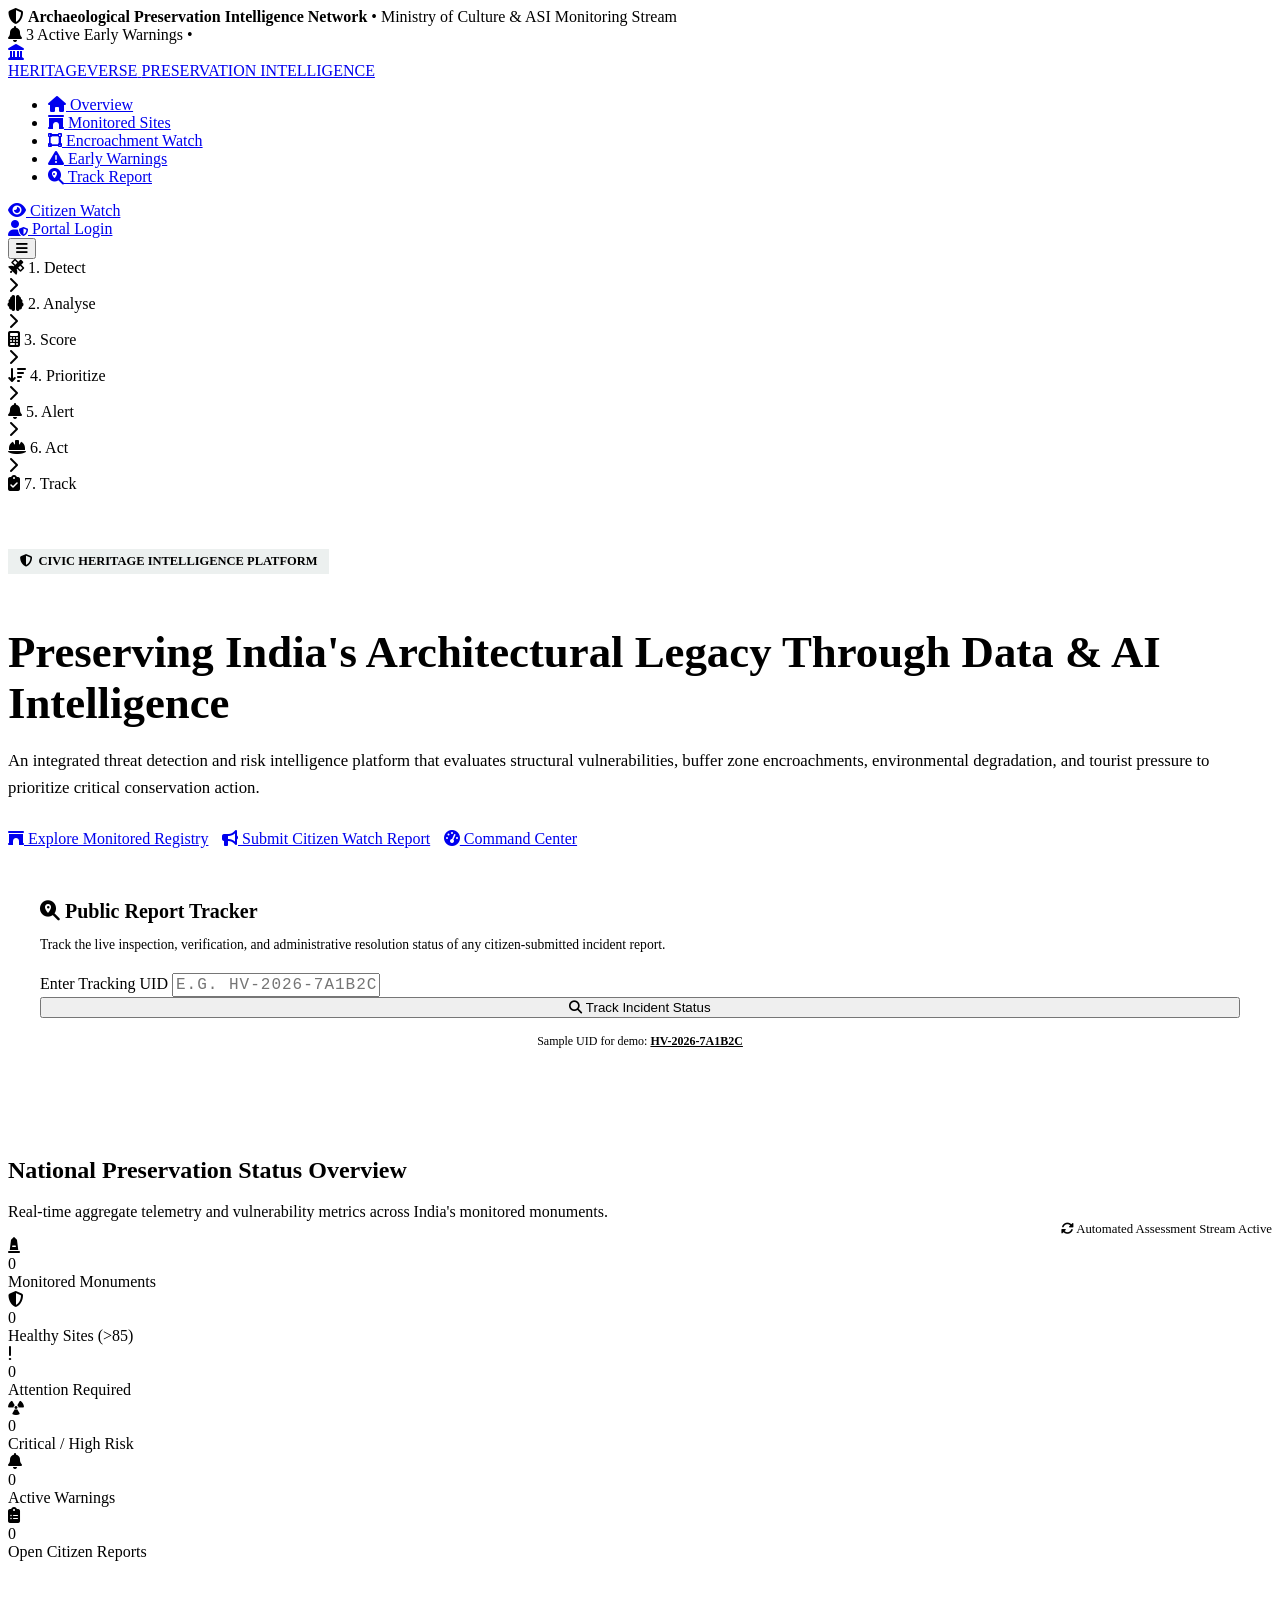
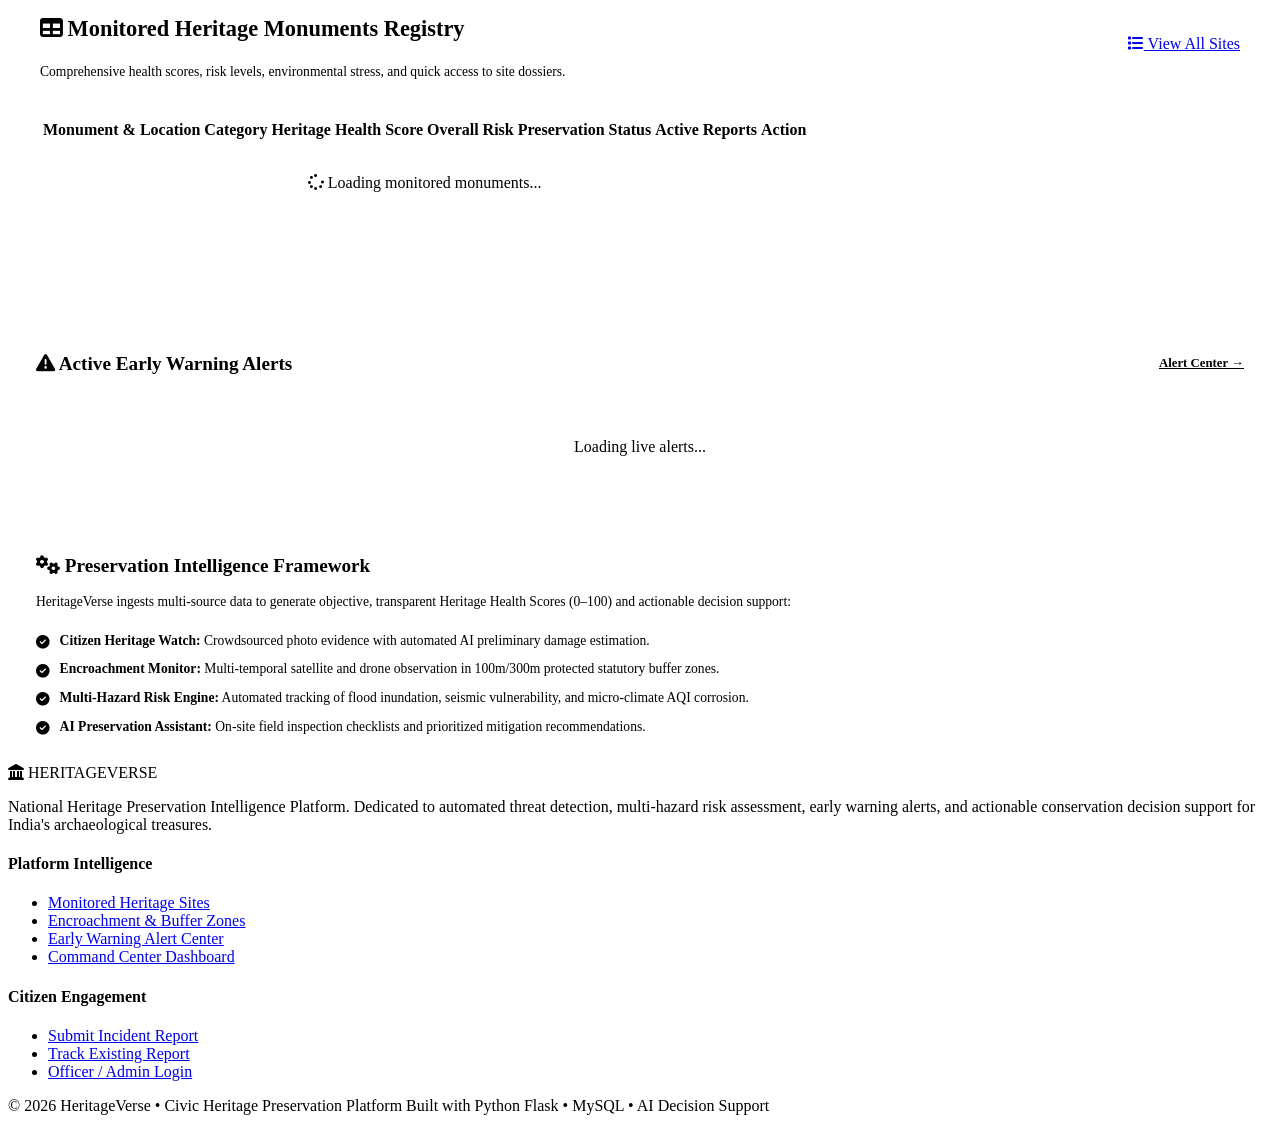
==== frontend/index.html @ 317edb53 "HeritageVerse initial deployement" ====
<!DOCTYPE html>
<html lang="en">
<head>
  <meta charset="UTF-8">
  <meta name="viewport" content="width=device-width, initial-scale=1.0">
  <title>HeritageVerse – National Heritage Preservation Intelligence Platform</title>
  <link rel="stylesheet" href="https://cdnjs.cloudflare.com/ajax/libs/font-awesome/6.5.1/css/all.min.css">
  <link rel="stylesheet" href="/css/style.css">
  <link rel="stylesheet" href="/css/responsive.css">
</head>
<body>

  <!-- Top Civic Alert & Status Strip -->
  <div class="top-civic-strip">
    <div class="container">
      <div>
        <i class="fas fa-shield-alt"></i> <strong>Archaeological Preservation Intelligence Network</strong> &bull; Ministry of Culture & ASI Monitoring Stream
      </div>
      <div>
        <span id="top-active-alerts-count"><i class="fas fa-bell"></i> 3 Active Early Warnings</span> &bull; 
        <a href="/alerts.html" style="color:#FFFFFF; text-decoration:underline;">View Alert Center</a>
      </div>
    </div>
  </div>

  <!-- Header & Navigation -->
  <header class="site-header">
    <div class="container nav-container">
      <a href="/" class="brand-logo">
        <div class="brand-icon"><i class="fas fa-landmark"></i></div>
        <div>
          <span class="brand-text">HERITAGEVERSE</span>
          <span class="brand-sub">PRESERVATION INTELLIGENCE</span>
        </div>
      </a>

      <nav>
        <ul class="nav-menu" id="site-nav-menu">
          <li><a href="/" class="nav-link active"><i class="fas fa-home"></i> Overview</a></li>
          <li><a href="/sites.html" class="nav-link"><i class="fas fa-archway"></i> Monitored Sites</a></li>
          <li><a href="/encroachment.html" class="nav-link"><i class="fas fa-vector-square"></i> Encroachment Watch</a></li>
          <li><a href="/alerts.html" class="nav-link"><i class="fas fa-exclamation-triangle"></i> Early Warnings</a></li>
          <li><a href="/track.html" class="nav-link"><i class="fas fa-search-location"></i> Track Report</a></li>
          <li id="nav-my-reports-link" style="display:none;"><a href="/my-reports.html" class="nav-link"><i class="fas fa-clipboard-list"></i> My Reports</a></li>
          <li id="nav-admin-link" style="display:none;"><a href="/admin.html" class="nav-link" style="color:var(--accent);"><i class="fas fa-tachometer-alt"></i> Command Center</a></li>
        </ul>
      </nav>

      <div class="nav-actions">
        <a href="/report.html" class="btn-nav-watch"><i class="fas fa-eye"></i> Citizen Watch</a>
        <div id="nav-auth-container">
          <a href="/login.html" class="auth-btn"><i class="fas fa-user-shield"></i> Portal Login</a>
        </div>
        <button class="mobile-toggle" id="mobile-toggle-btn"><i class="fas fa-bars"></i></button>
      </div>
    </div>
  </header>

  <!-- Preservation Pipeline Strip -->
  <section class="pipeline-strip">
    <div class="container">
      <div class="pipeline-steps">
        <div class="pipe-step"><i class="fas fa-satellite"></i> 1. Detect</div>
        <div class="pipe-arrow"><i class="fas fa-chevron-right"></i></div>
        <div class="pipe-step"><i class="fas fa-brain"></i> 2. Analyse</div>
        <div class="pipe-arrow"><i class="fas fa-chevron-right"></i></div>
        <div class="pipe-step"><i class="fas fa-calculator"></i> 3. Score</div>
        <div class="pipe-arrow"><i class="fas fa-chevron-right"></i></div>
        <div class="pipe-step"><i class="fas fa-sort-amount-down"></i> 4. Prioritize</div>
        <div class="pipe-arrow"><i class="fas fa-chevron-right"></i></div>
        <div class="pipe-step"><i class="fas fa-bell"></i> 5. Alert</div>
        <div class="pipe-arrow"><i class="fas fa-chevron-right"></i></div>
        <div class="pipe-step"><i class="fas fa-hard-hat"></i> 6. Act</div>
        <div class="pipe-arrow"><i class="fas fa-chevron-right"></i></div>
        <div class="pipe-step"><i class="fas fa-clipboard-check"></i> 7. Track</div>
      </div>
    </div>
  </section>

  <!-- Main Hero Section -->
  <section style="background:#FFFFFF; border-bottom:1px solid var(--border-subtle); padding:3.5rem 0;">
    <div class="container">
      <div class="index-hero-grid">
        <div>
          <span style="display:inline-flex; align-items:center; gap:0.4rem; padding:0.3rem 0.75rem; background:rgba(23,63,53,0.08); color:var(--primary); font-size:0.78rem; font-weight:700; border-radius:var(--radius-full); text-transform:uppercase; margin-bottom:1rem;">
            <i class="fas fa-shield-alt"></i> Civic Heritage Intelligence Platform
          </span>
          <h1 style="font-family:var(--font-serif); font-size:2.8rem; line-height:1.15; color:var(--primary); margin-bottom:1rem;">
            Preserving India's Architectural Legacy Through Data & AI Intelligence
          </h1>
          <p style="font-size:1.05rem; color:var(--text-muted); line-height:1.65; margin-bottom:1.75rem;">
            An integrated threat detection and risk intelligence platform that evaluates structural vulnerabilities, buffer zone encroachments, environmental degradation, and tourist pressure to prioritize critical conservation action.
          </p>
          <div style="display:flex; gap:0.85rem; flex-wrap:wrap;">
            <a href="/sites.html" class="btn btn-primary"><i class="fas fa-archway"></i> Explore Monitored Registry</a>
            <a href="/report.html" class="btn btn-accent"><i class="fas fa-bullhorn"></i> Submit Citizen Watch Report</a>
            <a href="/admin.html" class="btn btn-secondary"><i class="fas fa-tachometer-alt"></i> Command Center</a>
          </div>
        </div>

        <!-- Fast Citizen Report Tracker Widget -->
        <div class="card" style="border-top:4px solid var(--accent); padding:2rem;">
          <h3 style="font-family:var(--font-serif); font-size:1.25rem; color:var(--primary); margin-bottom:0.4rem;">
            <i class="fas fa-search-location" style="color:var(--accent);"></i> Public Report Tracker
          </h3>
          <p style="font-size:0.85rem; color:var(--text-muted); margin-bottom:1.25rem;">
            Track the live inspection, verification, and administrative resolution status of any citizen-submitted incident report.
          </p>
          <form id="fast-track-form">
            <div class="form-group">
              <label class="form-label">Enter Tracking UID</label>
              <input type="text" id="track-uid-input" class="form-control" placeholder="e.g. HV-2026-7A1B2C" required style="font-family:monospace; font-size:1rem; letter-spacing:1px; text-transform:uppercase;">
            </div>
            <button type="submit" class="btn btn-primary" style="width:100%;">
              <i class="fas fa-search"></i> Track Incident Status
            </button>
          </form>
          <div style="margin-top:1rem; font-size:0.75rem; color:var(--text-dim); text-align:center;">
            Sample UID for demo: <a href="/track.html?uid=HV-2026-7A1B2C" style="color:var(--accent); font-weight:600;">HV-2026-7A1B2C</a>
          </div>
        </div>
      </div>
    </div>
  </section>

  <!-- National Preservation KPIs -->
  <main class="main-content">
    <div class="container">
      
      <div class="page-header" style="display:flex; justify-content:space-between; align-items:flex-end; flex-wrap:wrap; gap:1rem;">
        <div>
          <h2 class="page-title">National Preservation Status Overview</h2>
          <p class="page-subtitle">Real-time aggregate telemetry and vulnerability metrics across India's monitored monuments.</p>
        </div>
        <div style="font-size:0.8rem; color:var(--text-dim);">
          <i class="fas fa-sync-alt"></i> Automated Assessment Stream Active
        </div>
      </div>

      <div class="kpi-grid">
        <div class="kpi-card">
          <div class="kpi-icon-wrap"><i class="fas fa-monument"></i></div>
          <div>
            <div class="kpi-number" id="stat-total-sites">0</div>
            <div class="kpi-label">Monitored Monuments</div>
          </div>
        </div>
        <div class="kpi-card">
          <div class="kpi-icon-wrap success-icon"><i class="fas fa-shield-alt"></i></div>
          <div>
            <div class="kpi-number" id="stat-healthy-sites">0</div>
            <div class="kpi-label">Healthy Sites (&gt;85)</div>
          </div>
        </div>
        <div class="kpi-card">
          <div class="kpi-icon-wrap warning-icon"><i class="fas fa-exclamation"></i></div>
          <div>
            <div class="kpi-number" id="stat-attention-sites">0</div>
            <div class="kpi-label">Attention Required</div>
          </div>
        </div>
        <div class="kpi-card">
          <div class="kpi-icon-wrap alert-icon"><i class="fas fa-radiation"></i></div>
          <div>
            <div class="kpi-number" id="stat-critical-sites">0</div>
            <div class="kpi-label">Critical / High Risk</div>
          </div>
        </div>
        <div class="kpi-card">
          <div class="kpi-icon-wrap alert-icon"><i class="fas fa-bell"></i></div>
          <div>
            <div class="kpi-number" id="stat-active-alerts">0</div>
            <div class="kpi-label">Active Warnings</div>
          </div>
        </div>
        <div class="kpi-card">
          <div class="kpi-icon-wrap"><i class="fas fa-clipboard-list"></i></div>
          <div>
            <div class="kpi-number" id="stat-open-reports">0</div>
            <div class="kpi-label">Open Citizen Reports</div>
          </div>
        </div>
      </div>

      <!-- Monitored Heritage Risk Registry -->
      <div class="card" style="padding:2rem; margin-bottom:3rem;">
        <div style="display:flex; justify-content:space-between; align-items:center; margin-bottom:1.5rem; flex-wrap:wrap; gap:1rem;">
          <div>
            <h3 style="font-family:var(--font-serif); font-size:1.4rem; color:var(--primary);">
              <i class="fas fa-table" style="color:var(--accent);"></i> Monitored Heritage Monuments Registry
            </h3>
            <p style="font-size:0.85rem; color:var(--text-muted);">
              Comprehensive health scores, risk levels, environmental stress, and quick access to site dossiers.
            </p>
          </div>
          <a href="/sites.html" class="btn btn-secondary btn-sm"><i class="fas fa-list"></i> View All Sites</a>
        </div>

        <div class="data-table-wrap">
          <table class="data-table">
            <thead>
              <tr>
                <th>Monument & Location</th>
                <th>Category</th>
                <th>Heritage Health Score</th>
                <th>Overall Risk</th>
                <th>Preservation Status</th>
                <th>Active Reports</th>
                <th>Action</th>
              </tr>
            </thead>
            <tbody id="home-sites-tbody">
              <tr>
                <td colspan="7" style="text-align:center; padding:2rem;"><i class="fas fa-spinner fa-spin"></i> Loading monitored monuments...</td>
              </tr>
            </tbody>
          </table>
        </div>
      </div>

      <!-- Active Early Warnings & AI Decision Support Highlight -->
      <div class="index-framework-grid">
        
        <!-- Early Warning Alert Center -->
        <div class="card" style="padding:1.75rem;">
          <div style="display:flex; justify-content:space-between; align-items:center; margin-bottom:1.25rem;">
            <h3 style="font-family:var(--font-serif); font-size:1.2rem; color:var(--primary);">
              <i class="fas fa-exclamation-triangle" style="color:var(--risk-crit);"></i> Active Early Warning Alerts
            </h3>
            <a href="/alerts.html" style="font-size:0.8rem; font-weight:700; color:var(--accent);">Alert Center &rarr;</a>
          </div>
          <div id="home-alerts-container">
            <div style="text-align:center; padding:1.5rem; color:var(--text-muted);">Loading live alerts...</div>
          </div>
        </div>

        <!-- Platform Architectural Framework -->
        <div class="card" style="padding:1.75rem; background:var(--bg-card-alt); border-left:4px solid var(--primary);">
          <h3 style="font-family:var(--font-serif); font-size:1.2rem; color:var(--primary); margin-bottom:0.5rem;">
            <i class="fas fa-cogs" style="color:var(--primary);"></i> Preservation Intelligence Framework
          </h3>
          <p style="font-size:0.85rem; color:var(--text-muted); line-height:1.6; margin-bottom:1.25rem;">
            HeritageVerse ingests multi-source data to generate objective, transparent Heritage Health Scores (0–100) and actionable decision support:
          </p>
          <div style="display:flex; flex-direction:column; gap:0.75rem; font-size:0.85rem;">
            <div style="display:flex; gap:0.6rem; align-items:flex-start;">
              <i class="fas fa-check-circle" style="color:var(--primary); margin-top:0.2rem;"></i>
              <div><strong>Citizen Heritage Watch:</strong> Crowdsourced photo evidence with automated AI preliminary damage estimation.</div>
            </div>
            <div style="display:flex; gap:0.6rem; align-items:flex-start;">
              <i class="fas fa-check-circle" style="color:var(--primary); margin-top:0.2rem;"></i>
              <div><strong>Encroachment Monitor:</strong> Multi-temporal satellite and drone observation in 100m/300m protected statutory buffer zones.</div>
            </div>
            <div style="display:flex; gap:0.6rem; align-items:flex-start;">
              <i class="fas fa-check-circle" style="color:var(--primary); margin-top:0.2rem;"></i>
              <div><strong>Multi-Hazard Risk Engine:</strong> Automated tracking of flood inundation, seismic vulnerability, and micro-climate AQI corrosion.</div>
            </div>
            <div style="display:flex; gap:0.6rem; align-items:flex-start;">
              <i class="fas fa-check-circle" style="color:var(--primary); margin-top:0.2rem;"></i>
              <div><strong>AI Preservation Assistant:</strong> On-site field inspection checklists and prioritized mitigation recommendations.</div>
            </div>
          </div>
        </div>

      </div>

    </div>
  </main>

  <!-- Footer -->
  <footer class="site-footer">
    <div class="container">
      <div class="footer-grid">
        <div>
          <div class="footer-brand"><i class="fas fa-landmark"></i> HERITAGEVERSE</div>
          <p class="footer-desc">
            National Heritage Preservation Intelligence Platform. Dedicated to automated threat detection, multi-hazard risk assessment, early warning alerts, and actionable conservation decision support for India's archaeological treasures.
          </p>
        </div>
        <div>
          <h4 class="footer-title">Platform Intelligence</h4>
          <ul class="footer-links">
            <li><a href="/sites.html">Monitored Heritage Sites</a></li>
            <li><a href="/encroachment.html">Encroachment & Buffer Zones</a></li>
            <li><a href="/alerts.html">Early Warning Alert Center</a></li>
            <li><a href="/admin.html">Command Center Dashboard</a></li>
          </ul>
        </div>
        <div>
          <h4 class="footer-title">Citizen Engagement</h4>
          <ul class="footer-links">
            <li><a href="/report.html">Submit Incident Report</a></li>
            <li><a href="/track.html">Track Existing Report</a></li>
            <li><a href="/login.html">Officer / Admin Login</a></li>
          </ul>
        </div>
      </div>
      <div class="footer-bottom">
        <span>&copy; 2026 HeritageVerse &bull; Civic Heritage Preservation Platform</span>
        <span>Built with Python Flask &bull; MySQL &bull; AI Decision Support</span>
      </div>
    </div>
  </footer>

  <script src="/js/api.js"></script>
  <script src="/js/auth.js"></script>
  <script src="/js/reports.js"></script>
  <script>
    document.addEventListener('DOMContentLoaded', async () => {
      CitizenWatch.bindEvents();

      try {
        const res = await APIClient.get('/api/preservation/dashboard');
        const data = res.data;
        const s = data.summary || {};

        document.getElementById('stat-total-sites').textContent = s.total_monitored_sites || 0;
        document.getElementById('stat-healthy-sites').textContent = s.healthy_sites || 0;
        document.getElementById('stat-attention-sites').textContent = s.attention_sites || 0;
        document.getElementById('stat-critical-sites').textContent = (s.high_risk_sites || 0) + (s.critical_sites || 0);
        document.getElementById('stat-active-alerts').textContent = s.active_alerts_count || 0;
        document.getElementById('stat-open-reports').textContent = s.open_reports_count || 0;

        document.getElementById('top-active-alerts-count').innerHTML = `<i class="fas fa-bell"></i> ${s.active_alerts_count || 0} Active Early Warnings`;

        // Load Sites Registry Table
        const sitesRes = await APIClient.get('/api/heritage');
        const sites = sitesRes.data || [];
        const tbody = document.getElementById('home-sites-tbody');

        tbody.innerHTML = sites.map(site => {
          let scoreClass = 'score-healthy';
          if (site.current_health_score < 50) scoreClass = 'score-critical';
          else if (site.current_health_score < 70) scoreClass = 'score-high';
          else if (site.current_health_score < 85) scoreClass = 'score-attention';

          return `
            <tr>
              <td>
                <strong style="font-family:var(--font-serif); font-size:1rem; color:var(--primary);">
                  <a href="/site-detail.html?id=${site.id}">${site.name}</a>
                </strong>
                <div style="font-size:0.78rem; color:var(--text-dim);">${site.city}, ${site.state_name || 'India'}</div>
              </td>
              <td><span class="badge" style="background:var(--bg-card-alt); font-size:0.75rem; font-weight:600;">${site.heritage_category}</span></td>
              <td>
                <span class="health-score-badge ${scoreClass}">
                  <i class="fas fa-heartbeat"></i> ${site.current_health_score}/100
                </span>
              </td>
              <td>
                <span class="risk-badge risk-${site.risk_level.toLowerCase()}">${site.risk_level}</span>
              </td>
              <td><span style="font-size:0.82rem; color:var(--text-muted);">${site.preservation_status}</span></td>
              <td>
                <span style="font-weight:700; color:var(--accent); font-size:0.85rem;">
                  <i class="fas fa-flag"></i> ${site.reports_count || 0}
                </span>
              </td>
              <td>
                <a href="/site-detail.html?id=${site.id}" class="btn btn-secondary btn-sm">
                  <i class="fas fa-file-alt"></i> Dossier
                </a>
              </td>
            </tr>
          `;
        }).join('');

        // Load Alerts
        const alertsContainer = document.getElementById('home-alerts-container');
        const alerts = data.active_early_warnings || [];

        if (alerts.length === 0) {
          alertsContainer.innerHTML = `<div style="text-align:center; padding:1.5rem; color:var(--text-muted);">No critical alerts currently active.</div>`;
        } else {
          alertsContainer.innerHTML = alerts.slice(0, 4).map(a => `
            <div class="alert-card priority-${a.priority}" style="margin-bottom:0.75rem; padding:1rem;">
              <div>
                <span class="risk-badge risk-${a.priority.toLowerCase()}">${a.priority}</span>
              </div>
              <div>
                <div style="font-size:0.75rem; color:var(--accent); font-weight:700;">${a.alert_type}</div>
                <h5 style="font-family:var(--font-serif); font-size:0.95rem; color:var(--primary); margin:0.1rem 0;">
                  <a href="/site-detail.html?id=${a.heritage_site_id}">${a.heritage_site_name || 'Monument'}</a> — ${a.title}
                </h5>
                <p style="font-size:0.8rem; color:var(--text-muted); line-height:1.4;">${a.description}</p>
              </div>
            </div>
          `).join('');
        }

      } catch (err) {
        console.error('[Index] Error loading data:', err);
      }
    });
  </script>
</body>
</html>
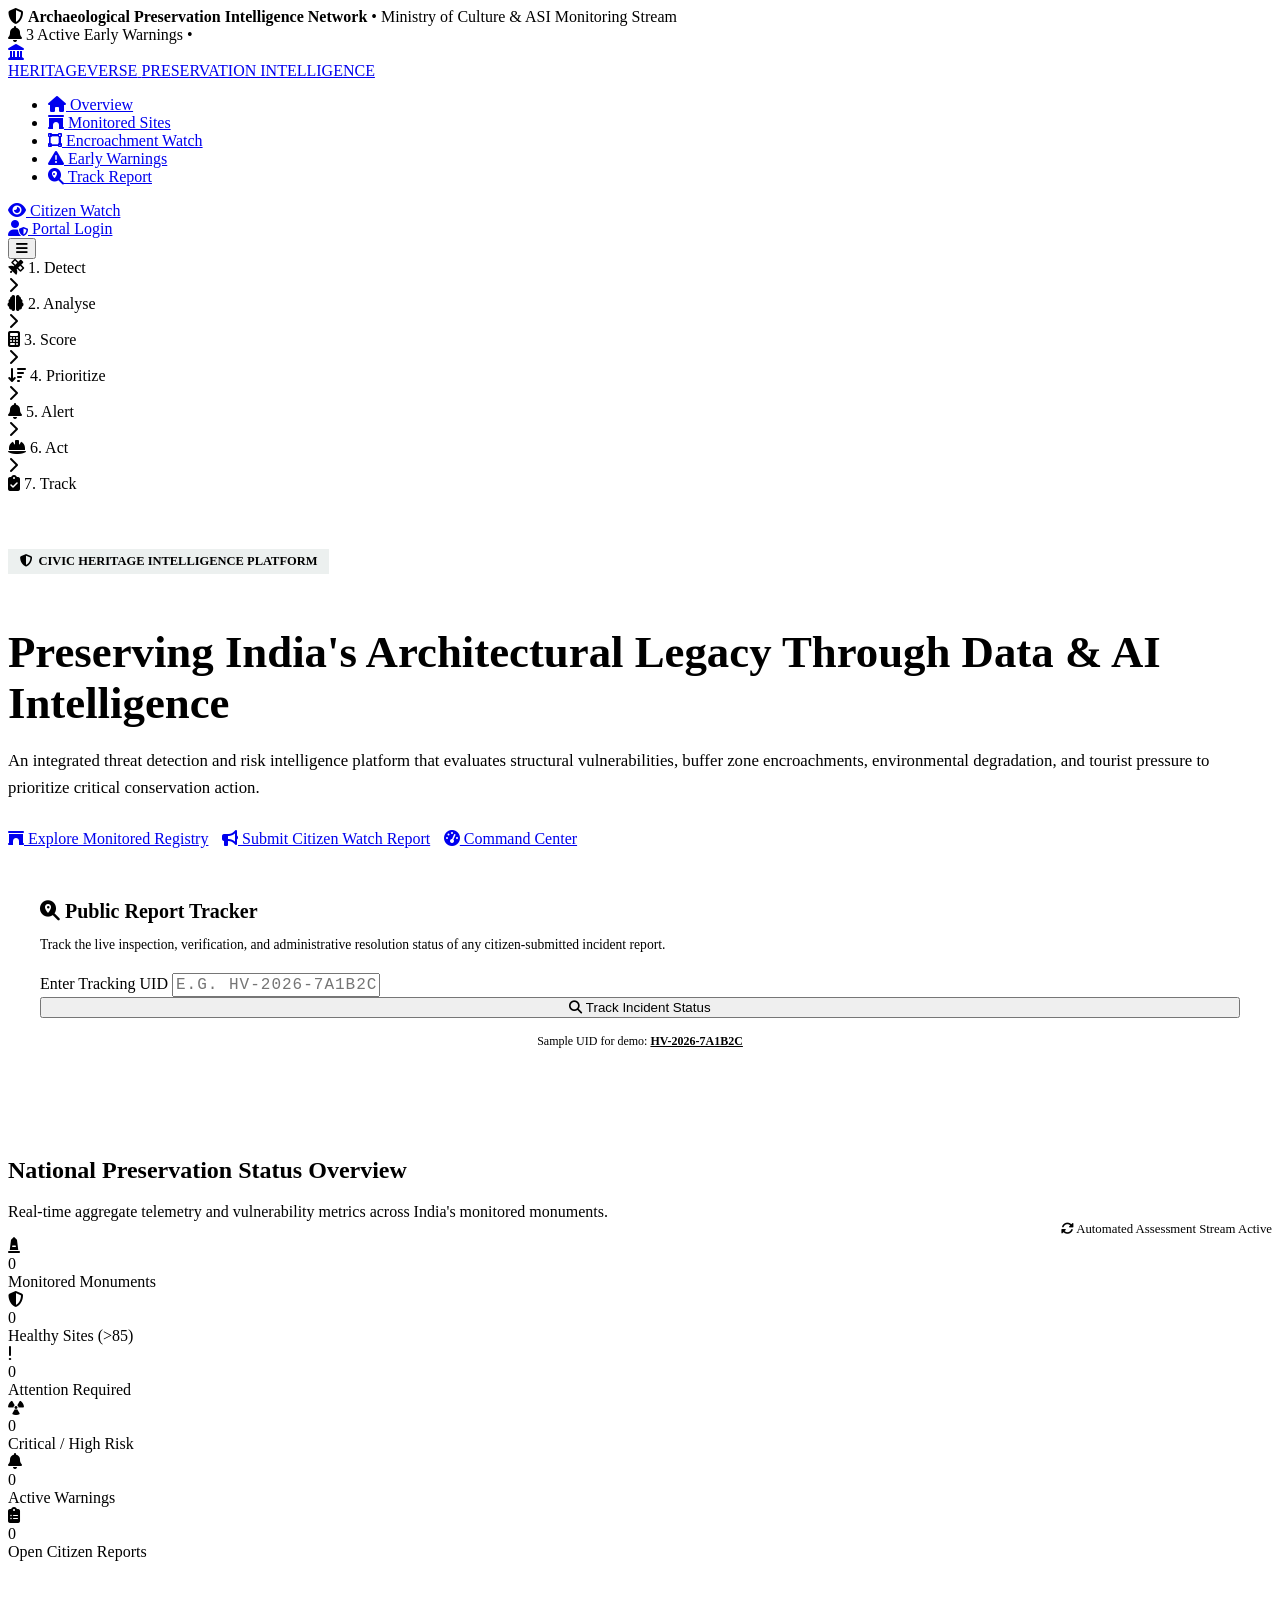
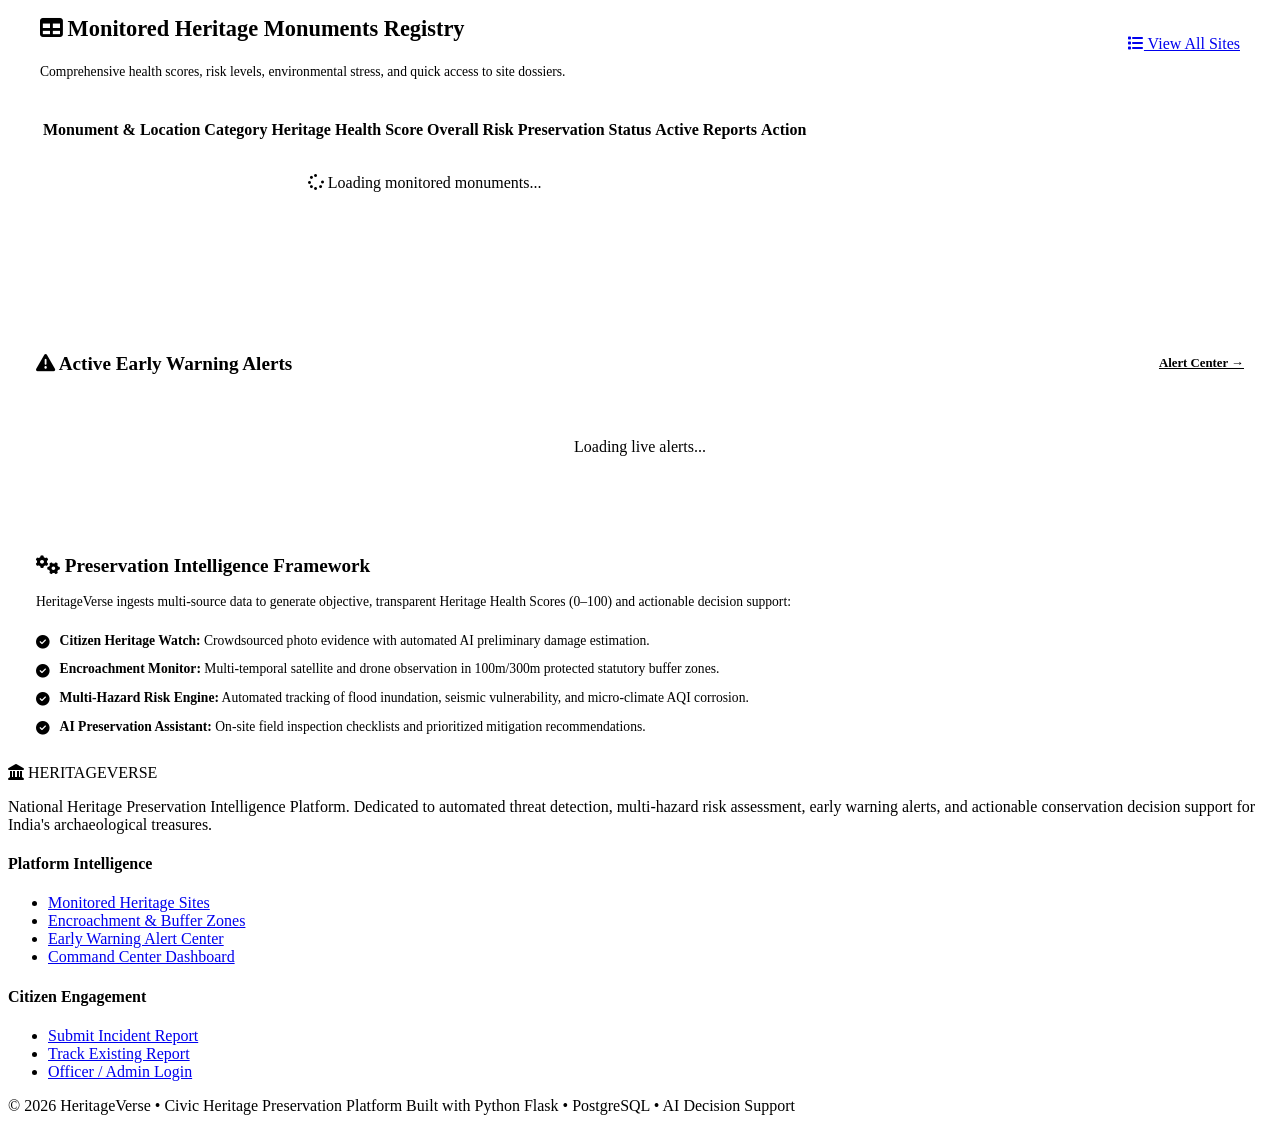
==== commit 6b12bb8d: "feat: production deployment ready" ====
--- a/frontend/index.html
+++ b/frontend/index.html
@@ -297,7 +297,7 @@
       </div>
       <div class="footer-bottom">
         <span>&copy; 2026 HeritageVerse &bull; Civic Heritage Preservation Platform</span>
-        <span>Built with Python Flask &bull; MySQL &bull; AI Decision Support</span>
+        <span>Built with Python Flask &bull; PostgreSQL &bull; AI Decision Support</span>
       </div>
     </div>
   </footer>
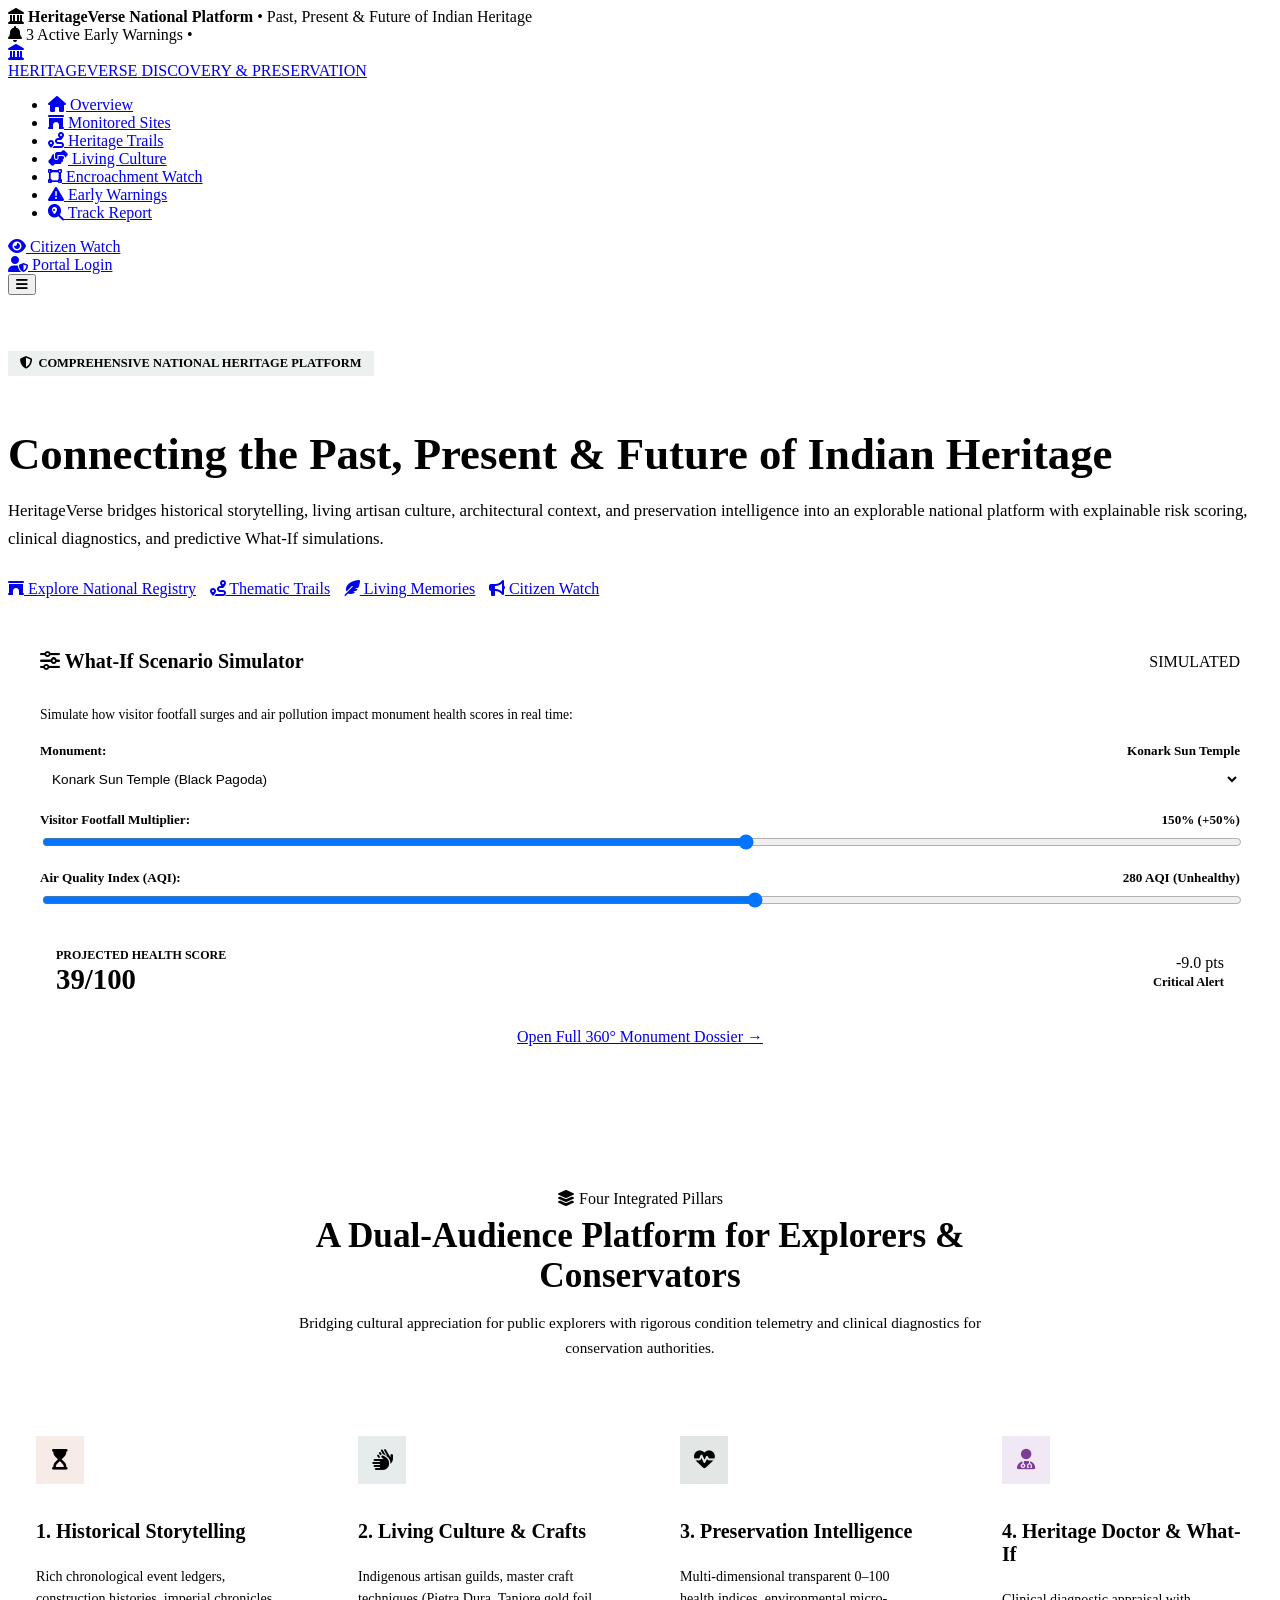
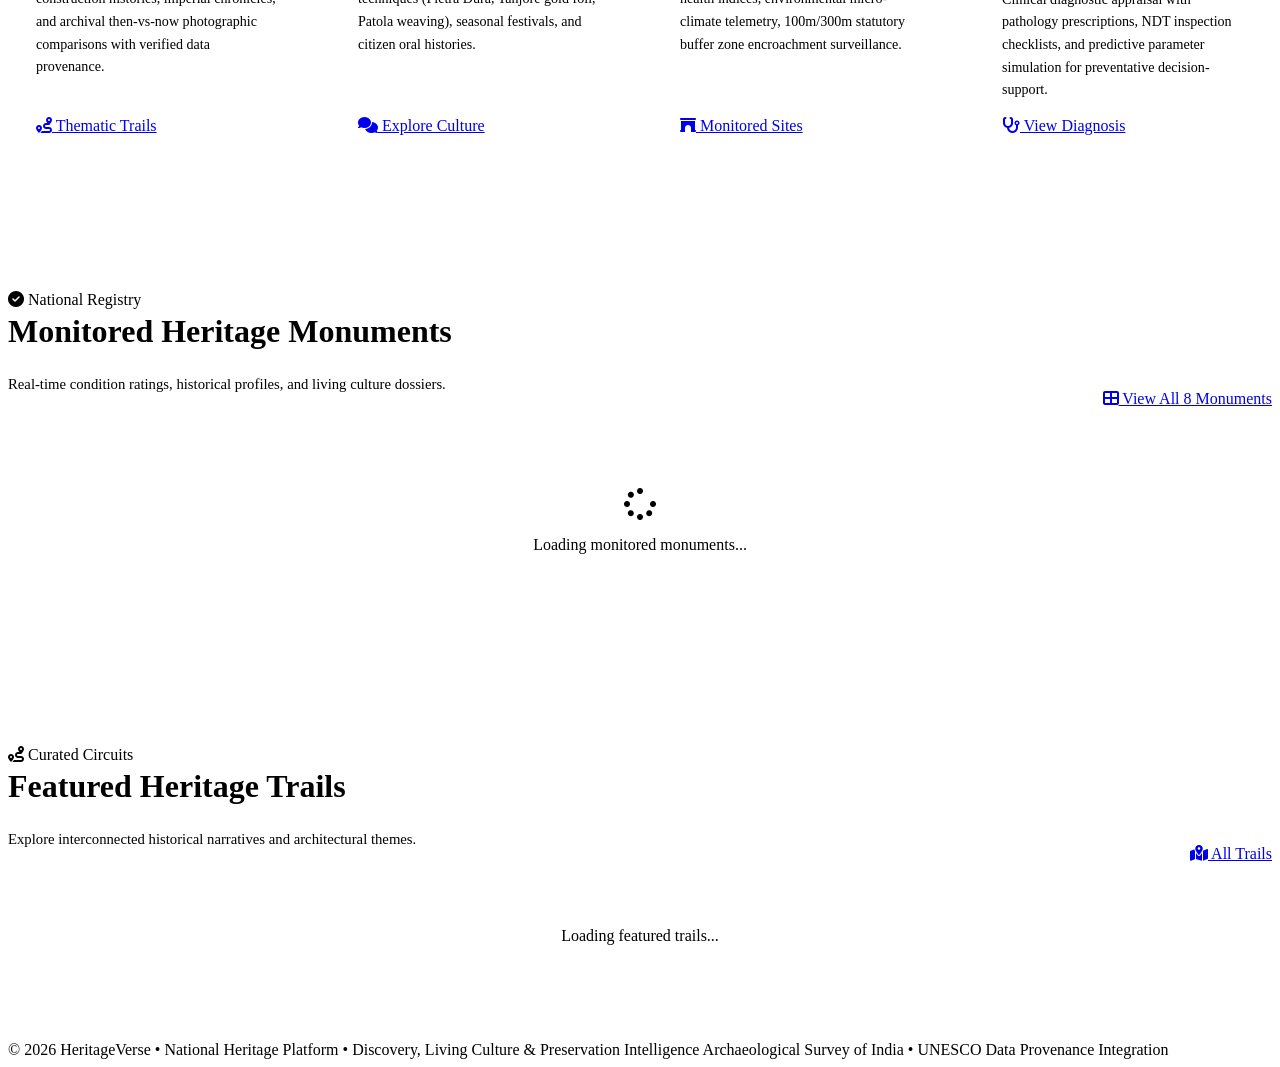
==== commit 2ebbee7a: "feat: complete platform evolution with discovery, storytelling, living culture, heritage doctor, and" ====
--- a/frontend/index.html
+++ b/frontend/index.html
@@ -3,10 +3,39 @@
 <head>
   <meta charset="UTF-8">
   <meta name="viewport" content="width=device-width, initial-scale=1.0">
-  <title>HeritageVerse – National Heritage Preservation Intelligence Platform</title>
+  <title>HeritageVerse – Past, Present &amp; Future of Indian Heritage</title>
   <link rel="stylesheet" href="https://cdnjs.cloudflare.com/ajax/libs/font-awesome/6.5.1/css/all.min.css">
   <link rel="stylesheet" href="/css/style.css">
   <link rel="stylesheet" href="/css/responsive.css">
+  <style>
+    .pillar-card {
+      background: #FFFFFF;
+      border-radius: var(--radius-lg);
+      border: 1px solid var(--border-subtle);
+      padding: 1.75rem;
+      box-shadow: var(--shadow-sm);
+      transition: var(--transition);
+      display: flex;
+      flex-direction: column;
+    }
+    .pillar-card:hover {
+      transform: translateY(-4px);
+      box-shadow: var(--shadow-hover);
+      border-color: var(--accent);
+    }
+    .pillar-icon-wrap {
+      width: 48px;
+      height: 48px;
+      border-radius: var(--radius-md);
+      background: rgba(184,92,56,0.12);
+      color: var(--accent);
+      display: flex;
+      align-items: center;
+      justify-content: center;
+      font-size: 1.3rem;
+      margin-bottom: 1rem;
+    }
+  </style>
 </head>
 <body>
 
@@ -14,7 +43,7 @@
   <div class="top-civic-strip">
     <div class="container">
       <div>
-        <i class="fas fa-shield-alt"></i> <strong>Archaeological Preservation Intelligence Network</strong> &bull; Ministry of Culture & ASI Monitoring Stream
+        <i class="fas fa-landmark"></i> <strong>HeritageVerse National Platform</strong> &bull; Past, Present &amp; Future of Indian Heritage
       </div>
       <div>
         <span id="top-active-alerts-count"><i class="fas fa-bell"></i> 3 Active Early Warnings</span> &bull; 
@@ -30,7 +59,7 @@
         <div class="brand-icon"><i class="fas fa-landmark"></i></div>
         <div>
           <span class="brand-text">HERITAGEVERSE</span>
-          <span class="brand-sub">PRESERVATION INTELLIGENCE</span>
+          <span class="brand-sub">DISCOVERY &amp; PRESERVATION</span>
         </div>
       </a>
 
@@ -38,10 +67,11 @@
         <ul class="nav-menu" id="site-nav-menu">
           <li><a href="/" class="nav-link active"><i class="fas fa-home"></i> Overview</a></li>
           <li><a href="/sites.html" class="nav-link"><i class="fas fa-archway"></i> Monitored Sites</a></li>
+          <li><a href="/trails.html" class="nav-link"><i class="fas fa-route"></i> Heritage Trails</a></li>
+          <li><a href="/community.html" class="nav-link"><i class="fas fa-hands-helping"></i> Living Culture</a></li>
           <li><a href="/encroachment.html" class="nav-link"><i class="fas fa-vector-square"></i> Encroachment Watch</a></li>
           <li><a href="/alerts.html" class="nav-link"><i class="fas fa-exclamation-triangle"></i> Early Warnings</a></li>
           <li><a href="/track.html" class="nav-link"><i class="fas fa-search-location"></i> Track Report</a></li>
-          <li id="nav-my-reports-link" style="display:none;"><a href="/my-reports.html" class="nav-link"><i class="fas fa-clipboard-list"></i> My Reports</a></li>
           <li id="nav-admin-link" style="display:none;"><a href="/admin.html" class="nav-link" style="color:var(--accent);"><i class="fas fa-tachometer-alt"></i> Command Center</a></li>
         </ul>
       </nav>
@@ -51,348 +81,334 @@
         <div id="nav-auth-container">
           <a href="/login.html" class="auth-btn"><i class="fas fa-user-shield"></i> Portal Login</a>
         </div>
-        <button class="mobile-toggle" id="mobile-toggle-btn"><i class="fas fa-bars"></i></button>
+        <button class="mobile-toggle" id="mobile-toggle-btn" aria-label="Toggle Menu"><i class="fas fa-bars"></i></button>
       </div>
     </div>
   </header>
 
-  <!-- Preservation Pipeline Strip -->
-  <section class="pipeline-strip">
-    <div class="container">
-      <div class="pipeline-steps">
-        <div class="pipe-step"><i class="fas fa-satellite"></i> 1. Detect</div>
-        <div class="pipe-arrow"><i class="fas fa-chevron-right"></i></div>
-        <div class="pipe-step"><i class="fas fa-brain"></i> 2. Analyse</div>
-        <div class="pipe-arrow"><i class="fas fa-chevron-right"></i></div>
-        <div class="pipe-step"><i class="fas fa-calculator"></i> 3. Score</div>
-        <div class="pipe-arrow"><i class="fas fa-chevron-right"></i></div>
-        <div class="pipe-step"><i class="fas fa-sort-amount-down"></i> 4. Prioritize</div>
-        <div class="pipe-arrow"><i class="fas fa-chevron-right"></i></div>
-        <div class="pipe-step"><i class="fas fa-bell"></i> 5. Alert</div>
-        <div class="pipe-arrow"><i class="fas fa-chevron-right"></i></div>
-        <div class="pipe-step"><i class="fas fa-hard-hat"></i> 6. Act</div>
-        <div class="pipe-arrow"><i class="fas fa-chevron-right"></i></div>
-        <div class="pipe-step"><i class="fas fa-clipboard-check"></i> 7. Track</div>
-      </div>
-    </div>
-  </section>
-
-  <!-- Main Hero Section -->
-  <section style="background:#FFFFFF; border-bottom:1px solid var(--border-subtle); padding:3.5rem 0;">
+  <!-- 4-Pillar Portal Hero Section -->
+  <section style="background:#FFFFFF; border-bottom:1px solid var(--border-subtle); padding:3.5rem 0 3rem;">
     <div class="container">
       <div class="index-hero-grid">
         <div>
           <span style="display:inline-flex; align-items:center; gap:0.4rem; padding:0.3rem 0.75rem; background:rgba(23,63,53,0.08); color:var(--primary); font-size:0.78rem; font-weight:700; border-radius:var(--radius-full); text-transform:uppercase; margin-bottom:1rem;">
-            <i class="fas fa-shield-alt"></i> Civic Heritage Intelligence Platform
+            <i class="fas fa-shield-alt"></i> Comprehensive National Heritage Platform
           </span>
           <h1 style="font-family:var(--font-serif); font-size:2.8rem; line-height:1.15; color:var(--primary); margin-bottom:1rem;">
-            Preserving India's Architectural Legacy Through Data & AI Intelligence
+            Connecting the Past, Present &amp; Future of Indian Heritage
           </h1>
           <p style="font-size:1.05rem; color:var(--text-muted); line-height:1.65; margin-bottom:1.75rem;">
-            An integrated threat detection and risk intelligence platform that evaluates structural vulnerabilities, buffer zone encroachments, environmental degradation, and tourist pressure to prioritize critical conservation action.
+            HeritageVerse bridges historical storytelling, living artisan culture, architectural context, and preservation intelligence into an explorable national platform with explainable risk scoring, clinical diagnostics, and predictive What-If simulations.
           </p>
           <div style="display:flex; gap:0.85rem; flex-wrap:wrap;">
-            <a href="/sites.html" class="btn btn-primary"><i class="fas fa-archway"></i> Explore Monitored Registry</a>
-            <a href="/report.html" class="btn btn-accent"><i class="fas fa-bullhorn"></i> Submit Citizen Watch Report</a>
-            <a href="/admin.html" class="btn btn-secondary"><i class="fas fa-tachometer-alt"></i> Command Center</a>
-          </div>
-        </div>
-
-        <!-- Fast Citizen Report Tracker Widget -->
+            <a href="/sites.html" class="btn btn-primary"><i class="fas fa-archway"></i> Explore National Registry</a>
+            <a href="/trails.html" class="btn btn-secondary"><i class="fas fa-route"></i> Thematic Trails</a>
+            <a href="/community.html" class="btn btn-secondary"><i class="fas fa-feather-alt"></i> Living Memories</a>
+            <a href="/report.html" class="btn btn-accent"><i class="fas fa-bullhorn"></i> Citizen Watch</a>
+          </div>
+        </div>
+
+        <!-- Interactive Quick What-If Simulation Card -->
         <div class="card" style="border-top:4px solid var(--accent); padding:2rem;">
-          <h3 style="font-family:var(--font-serif); font-size:1.25rem; color:var(--primary); margin-bottom:0.4rem;">
-            <i class="fas fa-search-location" style="color:var(--accent);"></i> Public Report Tracker
+          <div style="display:flex; justify-content:space-between; align-items:center; margin-bottom:0.4rem;">
+            <h3 style="font-family:var(--font-serif); font-size:1.25rem; color:var(--primary);">
+              <i class="fas fa-sliders-h" style="color:var(--accent);"></i> What-If Scenario Simulator
+            </h3>
+            <span class="provenance-tag provenance-simulated">SIMULATED</span>
+          </div>
+          <p style="font-size:0.85rem; color:var(--text-muted); margin-bottom:1.25rem;">
+            Simulate how visitor footfall surges and air pollution impact monument health scores in real time:
+          </p>
+
+          <div style="margin-bottom:1rem;">
+            <label style="display:flex; justify-content:space-between; font-size:0.82rem; font-weight:600; margin-bottom:0.25rem;">
+              <span>Monument:</span>
+              <span style="color:var(--primary);">Konark Sun Temple</span>
+            </label>
+            <select id="quick-whatif-site" style="width:100%; padding:0.5rem; border-radius:var(--radius-sm); border:1px solid var(--border-subtle); background:#FFFFFF; font-size:0.85rem;">
+              <option value="1">Konark Sun Temple (Black Pagoda)</option>
+              <option value="2">Taj Mahal</option>
+              <option value="3">Hampi Monuments &amp; Stone Chariot</option>
+            </select>
+          </div>
+
+          <div style="margin-bottom:1rem;">
+            <div style="display:flex; justify-content:space-between; font-size:0.82rem; font-weight:600; margin-bottom:0.25rem;">
+              <span>Visitor Footfall Multiplier:</span>
+              <span id="quick-tourist-val" style="color:var(--accent);">150% (+50% Surge)</span>
+            </div>
+            <input type="range" id="quick-tourist-slider" min="0.5" max="2.2" step="0.1" value="1.5" style="width:100%;">
+          </div>
+
+          <div style="margin-bottom:1.25rem;">
+            <div style="display:flex; justify-content:space-between; font-size:0.82rem; font-weight:600; margin-bottom:0.25rem;">
+              <span>Air Quality Index (AQI):</span>
+              <span id="quick-aqi-val" style="color:var(--accent);">280 AQI (Unhealthy)</span>
+            </div>
+            <input type="range" id="quick-aqi-slider" min="30" max="450" step="10" value="280" style="width:100%;">
+          </div>
+
+          <div style="background:var(--bg-card-alt); padding:1rem; border-radius:var(--radius-md); display:flex; justify-content:space-between; align-items:center;">
+            <div>
+              <div style="font-size:0.75rem; color:var(--text-muted); text-transform:uppercase; font-weight:700;">Projected Health Score</div>
+              <div style="font-family:var(--font-serif); font-size:1.8rem; font-weight:800; color:var(--primary);" id="quick-result-score">39/100</div>
+            </div>
+            <div style="text-align:right;">
+              <span class="delta-tag delta-neg" id="quick-result-delta">-9.0 pts</span>
+              <div style="font-size:0.78rem; font-weight:700; color:var(--risk-crit); margin-top:0.2rem;" id="quick-result-risk">Critical Alert</div>
+            </div>
+          </div>
+
+          <div style="margin-top:1rem; text-align:center;">
+            <a href="/site-detail.html?id=1" id="quick-whatif-link" class="btn btn-secondary btn-sm" style="width:100%;">
+              Open Full 360° Monument Dossier &rarr;
+            </a>
+          </div>
+        </div>
+      </div>
+    </div>
+  </section>
+
+  <!-- 4 PLATFORM PILLARS -->
+  <section style="padding: 4rem 0; background: var(--bg-main);">
+    <div class="container">
+      <div style="text-align:center; max-width:720px; margin:0 auto 3rem;">
+        <span class="provenance-tag provenance-official" style="margin-bottom:0.5rem;"><i class="fas fa-layer-group"></i> Four Integrated Pillars</span>
+        <h2 style="font-family:var(--font-serif); font-size:2.2rem; color:var(--primary); margin:0.5rem 0;">A Dual-Audience Platform for Explorers &amp; Conservators</h2>
+        <p style="color:var(--text-muted); font-size:0.95rem; line-height:1.6;">
+          Bridging cultural appreciation for public explorers with rigorous condition telemetry and clinical diagnostics for conservation authorities.
+        </p>
+      </div>
+
+      <div style="display:grid; grid-template-columns:repeat(auto-fit, minmax(260px, 1fr)); gap:1.5rem;">
+        <!-- Pillar 1 -->
+        <div class="pillar-card">
+          <div class="pillar-icon-wrap"><i class="fas fa-hourglass-start"></i></div>
+          <h3 style="font-family:var(--font-serif); font-size:1.25rem; color:var(--primary); margin-bottom:0.5rem;">
+            1. Historical Storytelling
           </h3>
-          <p style="font-size:0.85rem; color:var(--text-muted); margin-bottom:1.25rem;">
-            Track the live inspection, verification, and administrative resolution status of any citizen-submitted incident report.
-          </p>
-          <form id="fast-track-form">
-            <div class="form-group">
-              <label class="form-label">Enter Tracking UID</label>
-              <input type="text" id="track-uid-input" class="form-control" placeholder="e.g. HV-2026-7A1B2C" required style="font-family:monospace; font-size:1rem; letter-spacing:1px; text-transform:uppercase;">
-            </div>
-            <button type="submit" class="btn btn-primary" style="width:100%;">
-              <i class="fas fa-search"></i> Track Incident Status
-            </button>
-          </form>
-          <div style="margin-top:1rem; font-size:0.75rem; color:var(--text-dim); text-align:center;">
-            Sample UID for demo: <a href="/track.html?uid=HV-2026-7A1B2C" style="color:var(--accent); font-weight:600;">HV-2026-7A1B2C</a>
-          </div>
+          <p style="font-size:0.88rem; color:var(--text-muted); line-height:1.6; margin-bottom:1rem; flex:1;">
+            Rich chronological event ledgers, construction histories, imperial chronicles, and archival then-vs-now photographic comparisons with verified data provenance.
+          </p>
+          <a href="/trails.html" class="btn btn-secondary btn-sm" style="margin-top:auto;"><i class="fas fa-route"></i> Thematic Trails</a>
+        </div>
+
+        <!-- Pillar 2 -->
+        <div class="pillar-card">
+          <div class="pillar-icon-wrap" style="background:rgba(47,102,88,0.12); color:var(--secondary);"><i class="fas fa-hands"></i></div>
+          <h3 style="font-family:var(--font-serif); font-size:1.25rem; color:var(--primary); margin-bottom:0.5rem;">
+            2. Living Culture &amp; Crafts
+          </h3>
+          <p style="font-size:0.88rem; color:var(--text-muted); line-height:1.6; margin-bottom:1rem; flex:1;">
+            Indigenous artisan guilds, master craft techniques (Pietra Dura, Tanjore gold foil, Patola weaving), seasonal festivals, and citizen oral histories.
+          </p>
+          <a href="/community.html" class="btn btn-secondary btn-sm" style="margin-top:auto;"><i class="fas fa-comments"></i> Explore Culture</a>
+        </div>
+
+        <!-- Pillar 3 -->
+        <div class="pillar-card">
+          <div class="pillar-icon-wrap" style="background:rgba(23,63,53,0.12); color:var(--primary);"><i class="fas fa-heartbeat"></i></div>
+          <h3 style="font-family:var(--font-serif); font-size:1.25rem; color:var(--primary); margin-bottom:0.5rem;">
+            3. Preservation Intelligence
+          </h3>
+          <p style="font-size:0.88rem; color:var(--text-muted); line-height:1.6; margin-bottom:1rem; flex:1;">
+            Multi-dimensional transparent 0–100 health indices, environmental micro-climate telemetry, 100m/300m statutory buffer zone encroachment surveillance.
+          </p>
+          <a href="/sites.html" class="btn btn-secondary btn-sm" style="margin-top:auto;"><i class="fas fa-archway"></i> Monitored Sites</a>
+        </div>
+
+        <!-- Pillar 4 -->
+        <div class="pillar-card">
+          <div class="pillar-icon-wrap" style="background:rgba(142,68,173,0.12); color:#7D3C98;"><i class="fas fa-user-md"></i></div>
+          <h3 style="font-family:var(--font-serif); font-size:1.25rem; color:var(--primary); margin-bottom:0.5rem;">
+            4. Heritage Doctor &amp; What-If
+          </h3>
+          <p style="font-size:0.88rem; color:var(--text-muted); line-height:1.6; margin-bottom:1rem; flex:1;">
+            Clinical diagnostic appraisal with pathology prescriptions, NDT inspection checklists, and predictive parameter simulation for preventative decision-support.
+          </p>
+          <a href="/site-detail.html?id=1" class="btn btn-secondary btn-sm" style="margin-top:auto;"><i class="fas fa-stethoscope"></i> View Diagnosis</a>
         </div>
       </div>
     </div>
   </section>
 
-  <!-- National Preservation KPIs -->
-  <main class="main-content">
-    <div class="container">
-      
-      <div class="page-header" style="display:flex; justify-content:space-between; align-items:flex-end; flex-wrap:wrap; gap:1rem;">
+  <!-- FEATURED MONUMENTS REGISTRY HIGHLIGHTS -->
+  <section style="padding: 4rem 0; background: #FFFFFF; border-top:1px solid var(--border-subtle); border-bottom:1px solid var(--border-subtle);">
+    <div class="container">
+      <div style="display:flex; justify-content:space-between; align-items:flex-end; flex-wrap:wrap; gap:1rem; margin-bottom:2rem;">
         <div>
-          <h2 class="page-title">National Preservation Status Overview</h2>
-          <p class="page-subtitle">Real-time aggregate telemetry and vulnerability metrics across India's monitored monuments.</p>
-        </div>
-        <div style="font-size:0.8rem; color:var(--text-dim);">
-          <i class="fas fa-sync-alt"></i> Automated Assessment Stream Active
-        </div>
-      </div>
-
-      <div class="kpi-grid">
-        <div class="kpi-card">
-          <div class="kpi-icon-wrap"><i class="fas fa-monument"></i></div>
-          <div>
-            <div class="kpi-number" id="stat-total-sites">0</div>
-            <div class="kpi-label">Monitored Monuments</div>
-          </div>
-        </div>
-        <div class="kpi-card">
-          <div class="kpi-icon-wrap success-icon"><i class="fas fa-shield-alt"></i></div>
-          <div>
-            <div class="kpi-number" id="stat-healthy-sites">0</div>
-            <div class="kpi-label">Healthy Sites (&gt;85)</div>
-          </div>
-        </div>
-        <div class="kpi-card">
-          <div class="kpi-icon-wrap warning-icon"><i class="fas fa-exclamation"></i></div>
-          <div>
-            <div class="kpi-number" id="stat-attention-sites">0</div>
-            <div class="kpi-label">Attention Required</div>
-          </div>
-        </div>
-        <div class="kpi-card">
-          <div class="kpi-icon-wrap alert-icon"><i class="fas fa-radiation"></i></div>
-          <div>
-            <div class="kpi-number" id="stat-critical-sites">0</div>
-            <div class="kpi-label">Critical / High Risk</div>
-          </div>
-        </div>
-        <div class="kpi-card">
-          <div class="kpi-icon-wrap alert-icon"><i class="fas fa-bell"></i></div>
-          <div>
-            <div class="kpi-number" id="stat-active-alerts">0</div>
-            <div class="kpi-label">Active Warnings</div>
-          </div>
-        </div>
-        <div class="kpi-card">
-          <div class="kpi-icon-wrap"><i class="fas fa-clipboard-list"></i></div>
-          <div>
-            <div class="kpi-number" id="stat-open-reports">0</div>
-            <div class="kpi-label">Open Citizen Reports</div>
-          </div>
-        </div>
-      </div>
-
-      <!-- Monitored Heritage Risk Registry -->
-      <div class="card" style="padding:2rem; margin-bottom:3rem;">
-        <div style="display:flex; justify-content:space-between; align-items:center; margin-bottom:1.5rem; flex-wrap:wrap; gap:1rem;">
-          <div>
-            <h3 style="font-family:var(--font-serif); font-size:1.4rem; color:var(--primary);">
-              <i class="fas fa-table" style="color:var(--accent);"></i> Monitored Heritage Monuments Registry
-            </h3>
-            <p style="font-size:0.85rem; color:var(--text-muted);">
-              Comprehensive health scores, risk levels, environmental stress, and quick access to site dossiers.
-            </p>
-          </div>
-          <a href="/sites.html" class="btn btn-secondary btn-sm"><i class="fas fa-list"></i> View All Sites</a>
-        </div>
-
-        <div class="data-table-wrap">
-          <table class="data-table">
-            <thead>
-              <tr>
-                <th>Monument & Location</th>
-                <th>Category</th>
-                <th>Heritage Health Score</th>
-                <th>Overall Risk</th>
-                <th>Preservation Status</th>
-                <th>Active Reports</th>
-                <th>Action</th>
-              </tr>
-            </thead>
-            <tbody id="home-sites-tbody">
-              <tr>
-                <td colspan="7" style="text-align:center; padding:2rem;"><i class="fas fa-spinner fa-spin"></i> Loading monitored monuments...</td>
-              </tr>
-            </tbody>
-          </table>
-        </div>
-      </div>
-
-      <!-- Active Early Warnings & AI Decision Support Highlight -->
-      <div class="index-framework-grid">
-        
-        <!-- Early Warning Alert Center -->
-        <div class="card" style="padding:1.75rem;">
-          <div style="display:flex; justify-content:space-between; align-items:center; margin-bottom:1.25rem;">
-            <h3 style="font-family:var(--font-serif); font-size:1.2rem; color:var(--primary);">
-              <i class="fas fa-exclamation-triangle" style="color:var(--risk-crit);"></i> Active Early Warning Alerts
-            </h3>
-            <a href="/alerts.html" style="font-size:0.8rem; font-weight:700; color:var(--accent);">Alert Center &rarr;</a>
-          </div>
-          <div id="home-alerts-container">
-            <div style="text-align:center; padding:1.5rem; color:var(--text-muted);">Loading live alerts...</div>
-          </div>
-        </div>
-
-        <!-- Platform Architectural Framework -->
-        <div class="card" style="padding:1.75rem; background:var(--bg-card-alt); border-left:4px solid var(--primary);">
-          <h3 style="font-family:var(--font-serif); font-size:1.2rem; color:var(--primary); margin-bottom:0.5rem;">
-            <i class="fas fa-cogs" style="color:var(--primary);"></i> Preservation Intelligence Framework
-          </h3>
-          <p style="font-size:0.85rem; color:var(--text-muted); line-height:1.6; margin-bottom:1.25rem;">
-            HeritageVerse ingests multi-source data to generate objective, transparent Heritage Health Scores (0–100) and actionable decision support:
-          </p>
-          <div style="display:flex; flex-direction:column; gap:0.75rem; font-size:0.85rem;">
-            <div style="display:flex; gap:0.6rem; align-items:flex-start;">
-              <i class="fas fa-check-circle" style="color:var(--primary); margin-top:0.2rem;"></i>
-              <div><strong>Citizen Heritage Watch:</strong> Crowdsourced photo evidence with automated AI preliminary damage estimation.</div>
-            </div>
-            <div style="display:flex; gap:0.6rem; align-items:flex-start;">
-              <i class="fas fa-check-circle" style="color:var(--primary); margin-top:0.2rem;"></i>
-              <div><strong>Encroachment Monitor:</strong> Multi-temporal satellite and drone observation in 100m/300m protected statutory buffer zones.</div>
-            </div>
-            <div style="display:flex; gap:0.6rem; align-items:flex-start;">
-              <i class="fas fa-check-circle" style="color:var(--primary); margin-top:0.2rem;"></i>
-              <div><strong>Multi-Hazard Risk Engine:</strong> Automated tracking of flood inundation, seismic vulnerability, and micro-climate AQI corrosion.</div>
-            </div>
-            <div style="display:flex; gap:0.6rem; align-items:flex-start;">
-              <i class="fas fa-check-circle" style="color:var(--primary); margin-top:0.2rem;"></i>
-              <div><strong>AI Preservation Assistant:</strong> On-site field inspection checklists and prioritized mitigation recommendations.</div>
-            </div>
-          </div>
-        </div>
-
-      </div>
-
-    </div>
-  </main>
+          <span class="provenance-tag provenance-official"><i class="fas fa-check-circle"></i> National Registry</span>
+          <h2 style="font-family:var(--font-serif); font-size:2rem; color:var(--primary); margin-top:0.25rem;">Monitored Heritage Monuments</h2>
+          <p style="color:var(--text-muted); font-size:0.92rem;">Real-time condition ratings, historical profiles, and living culture dossiers.</p>
+        </div>
+        <a href="/sites.html" class="btn btn-primary btn-sm"><i class="fas fa-th-large"></i> View All 8 Monuments</a>
+      </div>
+
+      <div class="sites-grid" id="featured-sites-grid">
+        <div style="text-align:center; padding:3rem; grid-column:1/-1;">
+          <i class="fas fa-spinner fa-spin" style="font-size:2rem; color:var(--accent);"></i>
+          <p style="margin-top:1rem; color:var(--text-muted);">Loading monitored monuments...</p>
+        </div>
+      </div>
+    </div>
+  </section>
+
+  <!-- THEMATIC TRAILS SPOTLIGHT -->
+  <section style="padding: 4rem 0; background: var(--bg-main);">
+    <div class="container">
+      <div style="display:flex; justify-content:space-between; align-items:flex-end; flex-wrap:wrap; gap:1rem; margin-bottom:2rem;">
+        <div>
+          <span class="provenance-tag provenance-curated"><i class="fas fa-route"></i> Curated Circuits</span>
+          <h2 style="font-family:var(--font-serif); font-size:2rem; color:var(--primary); margin-top:0.25rem;">Featured Heritage Trails</h2>
+          <p style="color:var(--text-muted); font-size:0.92rem;">Explore interconnected historical narratives and architectural themes.</p>
+        </div>
+        <a href="/trails.html" class="btn btn-secondary btn-sm"><i class="fas fa-map-marked-alt"></i> All Trails</a>
+      </div>
+
+      <div class="trails-grid" id="homepage-trails-grid">
+        <div style="text-align:center; padding:2rem; grid-column:1/-1; color:var(--text-muted);">Loading featured trails...</div>
+      </div>
+    </div>
+  </section>
 
   <!-- Footer -->
   <footer class="site-footer">
     <div class="container">
-      <div class="footer-grid">
-        <div>
-          <div class="footer-brand"><i class="fas fa-landmark"></i> HERITAGEVERSE</div>
-          <p class="footer-desc">
-            National Heritage Preservation Intelligence Platform. Dedicated to automated threat detection, multi-hazard risk assessment, early warning alerts, and actionable conservation decision support for India's archaeological treasures.
-          </p>
-        </div>
-        <div>
-          <h4 class="footer-title">Platform Intelligence</h4>
-          <ul class="footer-links">
-            <li><a href="/sites.html">Monitored Heritage Sites</a></li>
-            <li><a href="/encroachment.html">Encroachment & Buffer Zones</a></li>
-            <li><a href="/alerts.html">Early Warning Alert Center</a></li>
-            <li><a href="/admin.html">Command Center Dashboard</a></li>
-          </ul>
-        </div>
-        <div>
-          <h4 class="footer-title">Citizen Engagement</h4>
-          <ul class="footer-links">
-            <li><a href="/report.html">Submit Incident Report</a></li>
-            <li><a href="/track.html">Track Existing Report</a></li>
-            <li><a href="/login.html">Officer / Admin Login</a></li>
-          </ul>
-        </div>
-      </div>
       <div class="footer-bottom">
-        <span>&copy; 2026 HeritageVerse &bull; Civic Heritage Preservation Platform</span>
-        <span>Built with Python Flask &bull; PostgreSQL &bull; AI Decision Support</span>
+        <span>&copy; 2026 HeritageVerse &bull; National Heritage Platform &bull; Discovery, Living Culture &amp; Preservation Intelligence</span>
+        <span>Archaeological Survey of India &bull; UNESCO Data Provenance Integration</span>
       </div>
     </div>
   </footer>
 
   <script src="/js/api.js"></script>
   <script src="/js/auth.js"></script>
-  <script src="/js/reports.js"></script>
   <script>
     document.addEventListener('DOMContentLoaded', async () => {
-      CitizenWatch.bindEvents();
-
+      loadFeaturedMonuments();
+      loadHomepageTrails();
+      initHomepageWhatIf();
+    });
+
+    async function loadFeaturedMonuments() {
       try {
-        const res = await APIClient.get('/api/preservation/dashboard');
-        const data = res.data;
-        const s = data.summary || {};
-
-        document.getElementById('stat-total-sites').textContent = s.total_monitored_sites || 0;
-        document.getElementById('stat-healthy-sites').textContent = s.healthy_sites || 0;
-        document.getElementById('stat-attention-sites').textContent = s.attention_sites || 0;
-        document.getElementById('stat-critical-sites').textContent = (s.high_risk_sites || 0) + (s.critical_sites || 0);
-        document.getElementById('stat-active-alerts').textContent = s.active_alerts_count || 0;
-        document.getElementById('stat-open-reports').textContent = s.open_reports_count || 0;
-
-        document.getElementById('top-active-alerts-count').innerHTML = `<i class="fas fa-bell"></i> ${s.active_alerts_count || 0} Active Early Warnings`;
-
-        // Load Sites Registry Table
-        const sitesRes = await APIClient.get('/api/heritage');
-        const sites = sitesRes.data || [];
-        const tbody = document.getElementById('home-sites-tbody');
-
-        tbody.innerHTML = sites.map(site => {
+        const res = await fetch('/api/heritage');
+        const json = await res.json();
+        const sites = json.data || [];
+        const grid = document.getElementById('featured-sites-grid');
+        if (!grid) return;
+
+        grid.innerHTML = sites.slice(0, 4).map(site => {
           let scoreClass = 'score-healthy';
           if (site.current_health_score < 50) scoreClass = 'score-critical';
           else if (site.current_health_score < 70) scoreClass = 'score-high';
           else if (site.current_health_score < 85) scoreClass = 'score-attention';
 
+          const risk = (site.risk_level || 'Low').toLowerCase();
           return `
-            <tr>
-              <td>
-                <strong style="font-family:var(--font-serif); font-size:1rem; color:var(--primary);">
-                  <a href="/site-detail.html?id=${site.id}">${site.name}</a>
-                </strong>
-                <div style="font-size:0.78rem; color:var(--text-dim);">${site.city}, ${site.state_name || 'India'}</div>
-              </td>
-              <td><span class="badge" style="background:var(--bg-card-alt); font-size:0.75rem; font-weight:600;">${site.heritage_category}</span></td>
-              <td>
-                <span class="health-score-badge ${scoreClass}">
-                  <i class="fas fa-heartbeat"></i> ${site.current_health_score}/100
-                </span>
-              </td>
-              <td>
-                <span class="risk-badge risk-${site.risk_level.toLowerCase()}">${site.risk_level}</span>
-              </td>
-              <td><span style="font-size:0.82rem; color:var(--text-muted);">${site.preservation_status}</span></td>
-              <td>
-                <span style="font-weight:700; color:var(--accent); font-size:0.85rem;">
-                  <i class="fas fa-flag"></i> ${site.reports_count || 0}
-                </span>
-              </td>
-              <td>
-                <a href="/site-detail.html?id=${site.id}" class="btn btn-secondary btn-sm">
-                  <i class="fas fa-file-alt"></i> Dossier
-                </a>
-              </td>
-            </tr>
+            <div class="site-card">
+              <div class="site-card-img-wrap">
+                <img src="${site.image_url || '/assets/images/heritage-placeholder.svg'}" alt="${site.name}" class="site-card-img" onerror="this.src='/assets/images/heritage-placeholder.svg'">
+                <div class="site-card-badges-top">
+                  <span class="health-score-badge ${scoreClass}">
+                    <i class="fas fa-heart-pulse"></i> ${site.current_health_score}/100
+                  </span>
+                </div>
+                <div class="site-card-badges-bottom">
+                  <span class="risk-badge risk-${risk}">${site.risk_level} Risk</span>
+                </div>
+              </div>
+              <div class="site-card-body">
+                <div class="site-category-tag">${site.heritage_category || 'National Monument'} &bull; ${site.state_name || 'India'}</div>
+                <h3 class="site-title"><a href="/site-detail.html?id=${site.id}">${site.name}</a></h3>
+                <div class="site-meta"><i class="fas fa-history"></i> ${site.historical_period || 'Historical Era'}</div>
+                <p class="site-desc">${site.description}</p>
+                <div class="site-card-footer">
+                  <span style="font-size:0.75rem; color:var(--text-dim);"><i class="fas fa-hands"></i> Living Culture Active</span>
+                  <a href="/site-detail.html?id=${site.id}" class="btn btn-primary btn-sm">360° Dossier &rarr;</a>
+                </div>
+              </div>
+            </div>
           `;
         }).join('');
-
-        // Load Alerts
-        const alertsContainer = document.getElementById('home-alerts-container');
-        const alerts = data.active_early_warnings || [];
-
-        if (alerts.length === 0) {
-          alertsContainer.innerHTML = `<div style="text-align:center; padding:1.5rem; color:var(--text-muted);">No critical alerts currently active.</div>`;
-        } else {
-          alertsContainer.innerHTML = alerts.slice(0, 4).map(a => `
-            <div class="alert-card priority-${a.priority}" style="margin-bottom:0.75rem; padding:1rem;">
-              <div>
-                <span class="risk-badge risk-${a.priority.toLowerCase()}">${a.priority}</span>
+      } catch (e) {
+        console.error('Failed to load featured monuments:', e);
+      }
+    }
+
+    async function loadHomepageTrails() {
+      try {
+        const res = await fetch('/api/heritage/trails');
+        const data = await res.json();
+        const trails = data.trails || [];
+        const grid = document.getElementById('homepage-trails-grid');
+        if (!grid) return;
+
+        grid.innerHTML = trails.slice(0, 2).map(tr => `
+          <div class="trail-card">
+            <div class="trail-hero-wrap">
+              <img src="${tr.featured_image_url || '/assets/images/heritage-placeholder.svg'}" alt="${tr.title}" onerror="this.src='/assets/images/heritage-placeholder.svg'">
+              <span class="provenance-tag provenance-curated" style="position:absolute; top:12px; left:12px;"><i class="fas fa-route"></i> ${tr.theme}</span>
+              <span class="badge" style="position:absolute; top:12px; right:12px; background:rgba(23,63,53,0.85); color:#FFFFFF; font-weight:700;"><i class="far fa-clock"></i> ${tr.estimated_duration}</span>
+            </div>
+            <div class="trail-body">
+              <h3 style="font-family:var(--font-serif); font-size:1.2rem; color:var(--primary); margin-bottom:0.4rem;">${tr.title}</h3>
+              <p style="font-size:0.86rem; color:var(--text-muted); line-height:1.55; margin-bottom:0.75rem;">${tr.description}</p>
+              <div style="margin-top:auto; display:flex; justify-content:space-between; align-items:center;">
+                <span style="font-size:0.78rem; font-weight:600; color:var(--accent);"><i class="fas fa-map-pin"></i> ${tr.total_stops} Monument Stops</span>
+                <a href="/trails.html" class="btn btn-secondary btn-sm">View Trail &rarr;</a>
               </div>
-              <div>
-                <div style="font-size:0.75rem; color:var(--accent); font-weight:700;">${a.alert_type}</div>
-                <h5 style="font-family:var(--font-serif); font-size:0.95rem; color:var(--primary); margin:0.1rem 0;">
-                  <a href="/site-detail.html?id=${a.heritage_site_id}">${a.heritage_site_name || 'Monument'}</a> — ${a.title}
-                </h5>
-                <p style="font-size:0.8rem; color:var(--text-muted); line-height:1.4;">${a.description}</p>
-              </div>
-            </div>
-          `).join('');
+            </div>
+          </div>
+        `).join('');
+      } catch (e) {
+        console.error('Failed to load homepage trails:', e);
+      }
+    }
+
+    function initHomepageWhatIf() {
+      const siteSelect = document.getElementById('quick-whatif-site');
+      const touristSlider = document.getElementById('quick-tourist-slider');
+      const aqiSlider = document.getElementById('quick-aqi-slider');
+
+      const updateSimulation = async () => {
+        const sId = siteSelect ? siteSelect.value : '1';
+        const tMult = touristSlider ? parseFloat(touristSlider.value) : 1.5;
+        const aqiVal = aqiSlider ? parseInt(aqiSlider.value) : 280;
+
+        document.getElementById('quick-tourist-val').textContent = `${Math.round(tMult * 100)}% (${tMult > 1 ? '+' : ''}${Math.round((tMult-1)*100)}%)`;
+        document.getElementById('quick-aqi-val').textContent = `${aqiVal} AQI (${aqiVal > 200 ? 'Unhealthy' : (aqiVal > 100 ? 'Moderate' : 'Good')})`;
+        document.getElementById('quick-whatif-link').href = `/site-detail.html?id=${sId}`;
+
+        try {
+          const res = await fetch('/api/preservation/what-if', {
+            method: 'POST',
+            headers: { 'Content-Type': 'application/json' },
+            body: JSON.stringify({ site_id: parseInt(sId), tourist_multiplier: tMult, aqi: aqiVal })
+          });
+          const json = await res.json();
+          const d = json.data;
+          if (d) {
+            document.getElementById('quick-result-score').textContent = `${d.projected.health_score}/100`;
+            const deltaEl = document.getElementById('quick-result-delta');
+            deltaEl.textContent = `${d.score_delta > 0 ? '+' : ''}${d.score_delta} pts`;
+            deltaEl.className = `delta-tag ${d.score_delta >= 0 ? 'delta-pos' : 'delta-neg'}`;
+            document.getElementById('quick-result-risk').textContent = d.projected.risk_level + ' Risk';
+          }
+        } catch (err) {
+          console.error('Homepage what-if error:', err);
         }
-
-      } catch (err) {
-        console.error('[Index] Error loading data:', err);
-      }
-    });
+      };
+
+      [siteSelect, touristSlider, aqiSlider].forEach(el => {
+        if (el) {
+          el.addEventListener('input', updateSimulation);
+          el.addEventListener('change', updateSimulation);
+        }
+      });
+
+      updateSimulation();
+    }
   </script>
 </body>
 </html>
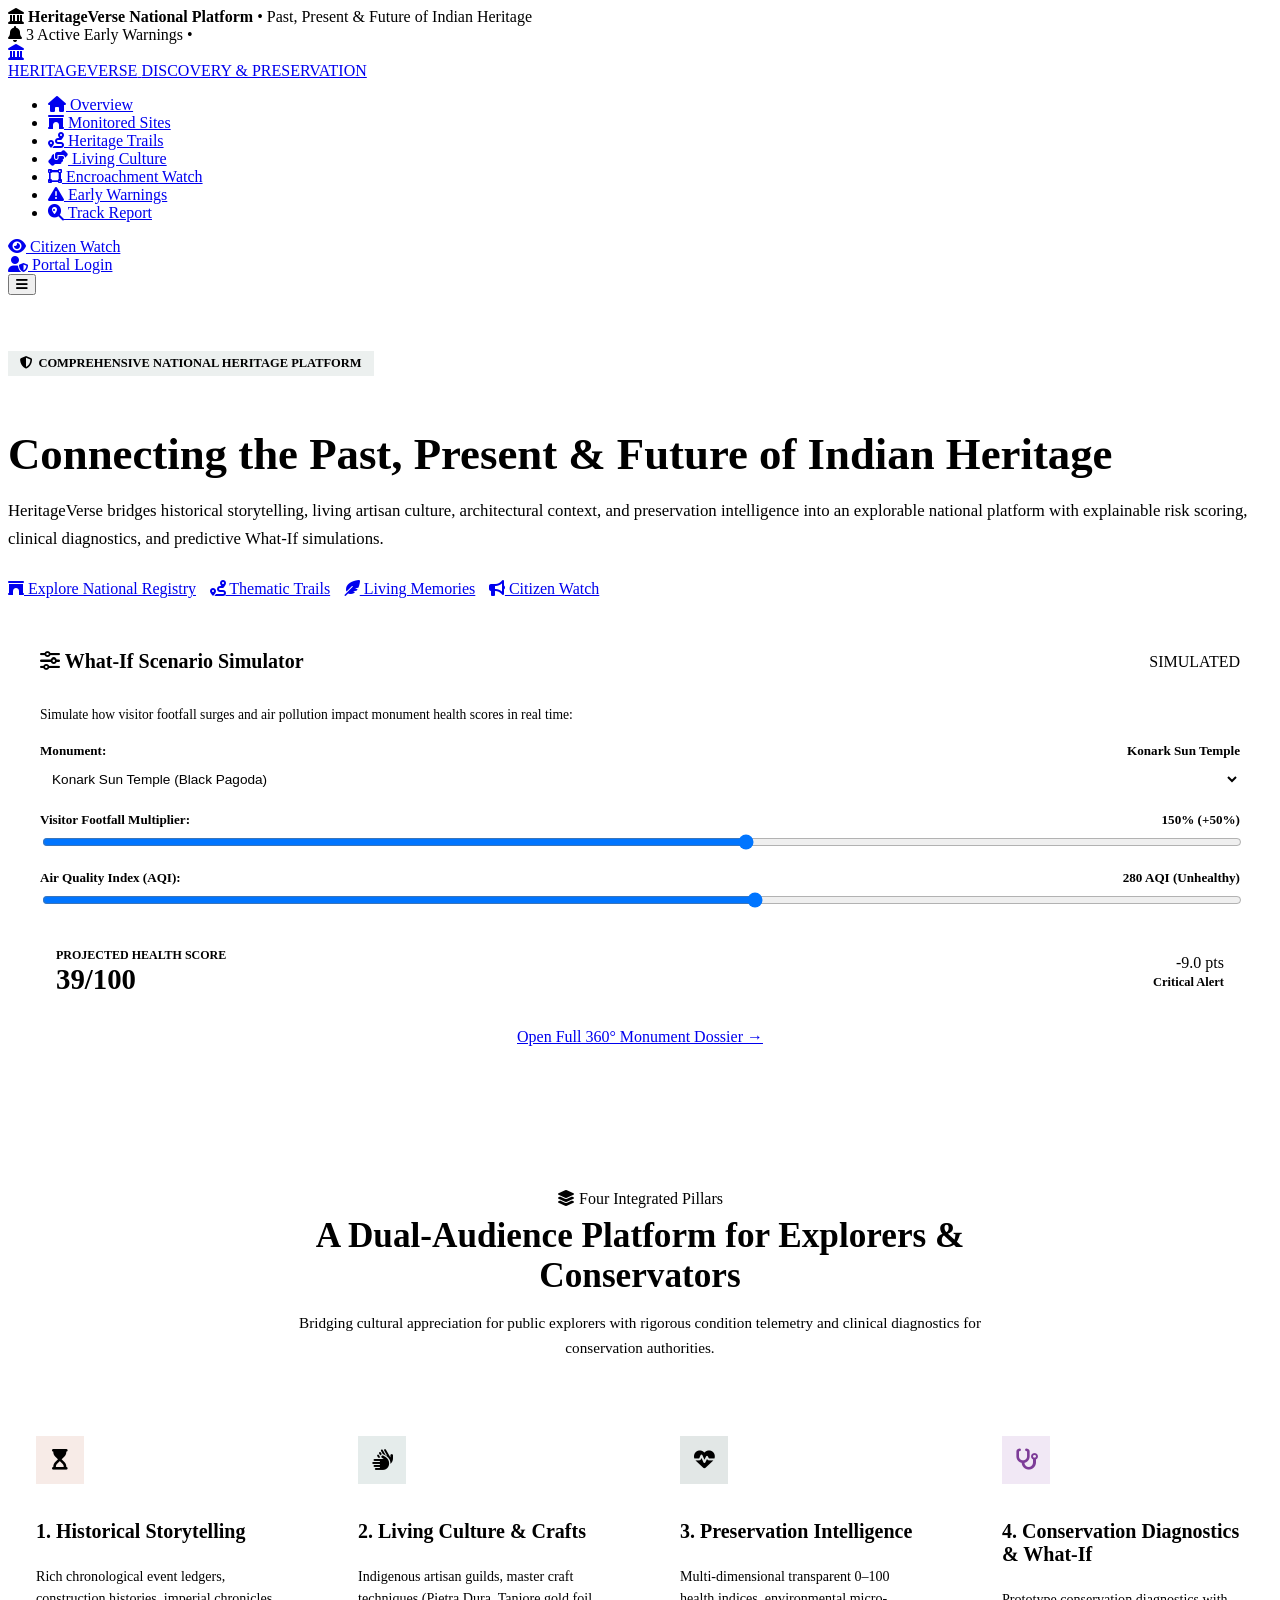
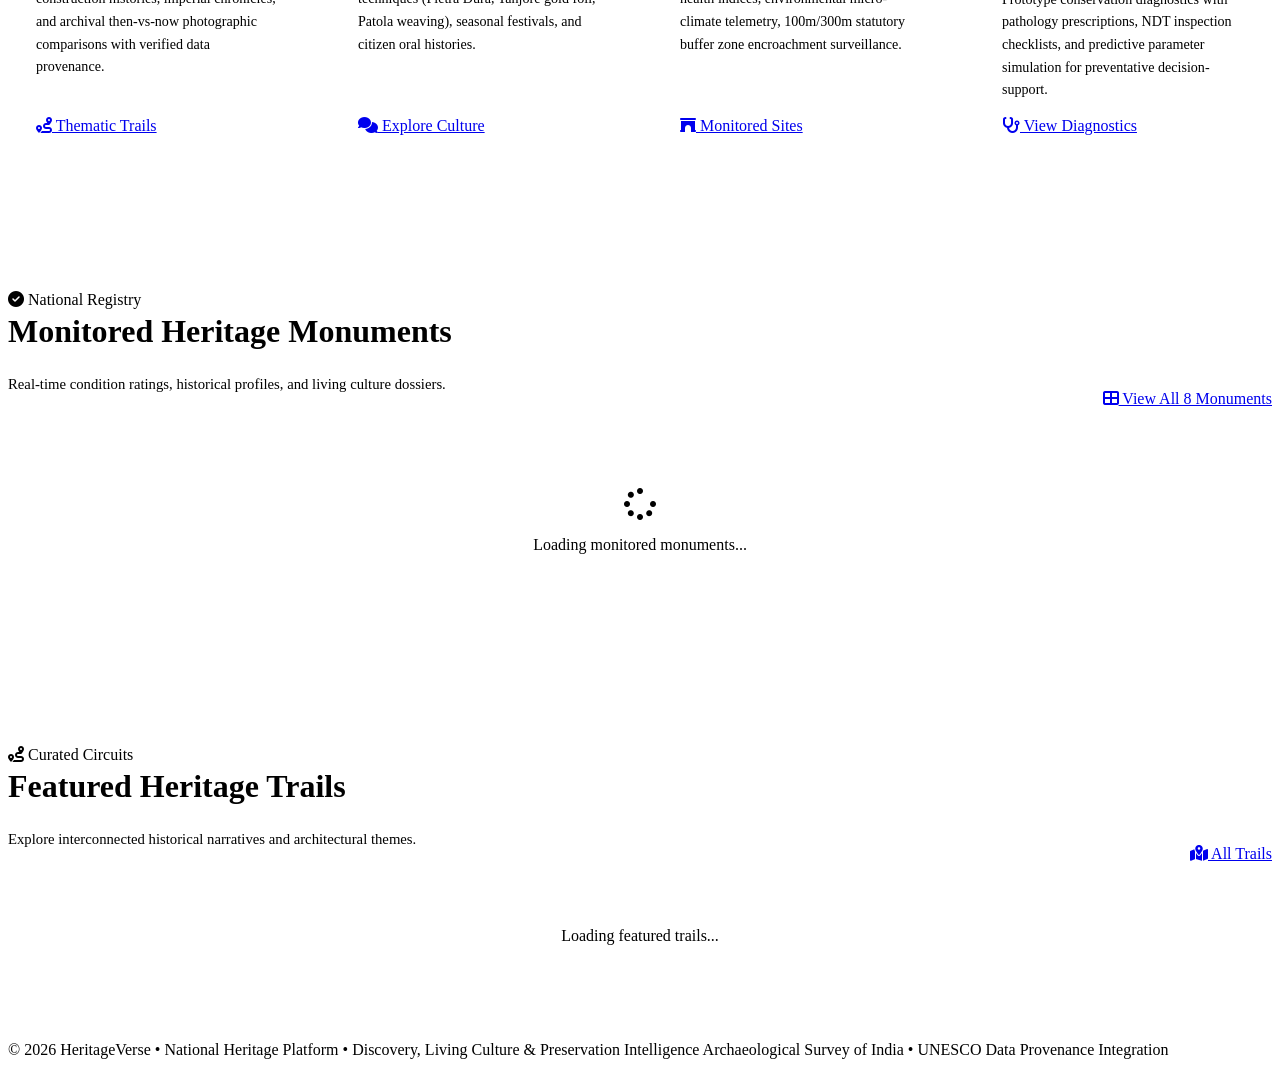
==== commit c9240be7: "feat: complete HeritageVerse 2.0 with database deduplication, Copernicus satellite monitoring, and a" ====
--- a/frontend/index.html
+++ b/frontend/index.html
@@ -219,14 +219,14 @@
 
         <!-- Pillar 4 -->
         <div class="pillar-card">
-          <div class="pillar-icon-wrap" style="background:rgba(142,68,173,0.12); color:#7D3C98;"><i class="fas fa-user-md"></i></div>
+          <div class="pillar-icon-wrap" style="background:rgba(142,68,173,0.12); color:#7D3C98;"><i class="fas fa-stethoscope"></i></div>
           <h3 style="font-family:var(--font-serif); font-size:1.25rem; color:var(--primary); margin-bottom:0.5rem;">
-            4. Heritage Doctor &amp; What-If
+            4. Conservation Diagnostics &amp; What-If
           </h3>
           <p style="font-size:0.88rem; color:var(--text-muted); line-height:1.6; margin-bottom:1rem; flex:1;">
-            Clinical diagnostic appraisal with pathology prescriptions, NDT inspection checklists, and predictive parameter simulation for preventative decision-support.
-          </p>
-          <a href="/site-detail.html?id=1" class="btn btn-secondary btn-sm" style="margin-top:auto;"><i class="fas fa-stethoscope"></i> View Diagnosis</a>
+            Prototype conservation diagnostics with pathology prescriptions, NDT inspection checklists, and predictive parameter simulation for preventative decision-support.
+          </p>
+          <a href="/site-detail.html?id=1" class="btn btn-secondary btn-sm" style="margin-top:auto;"><i class="fas fa-stethoscope"></i> View Diagnostics</a>
         </div>
       </div>
     </div>
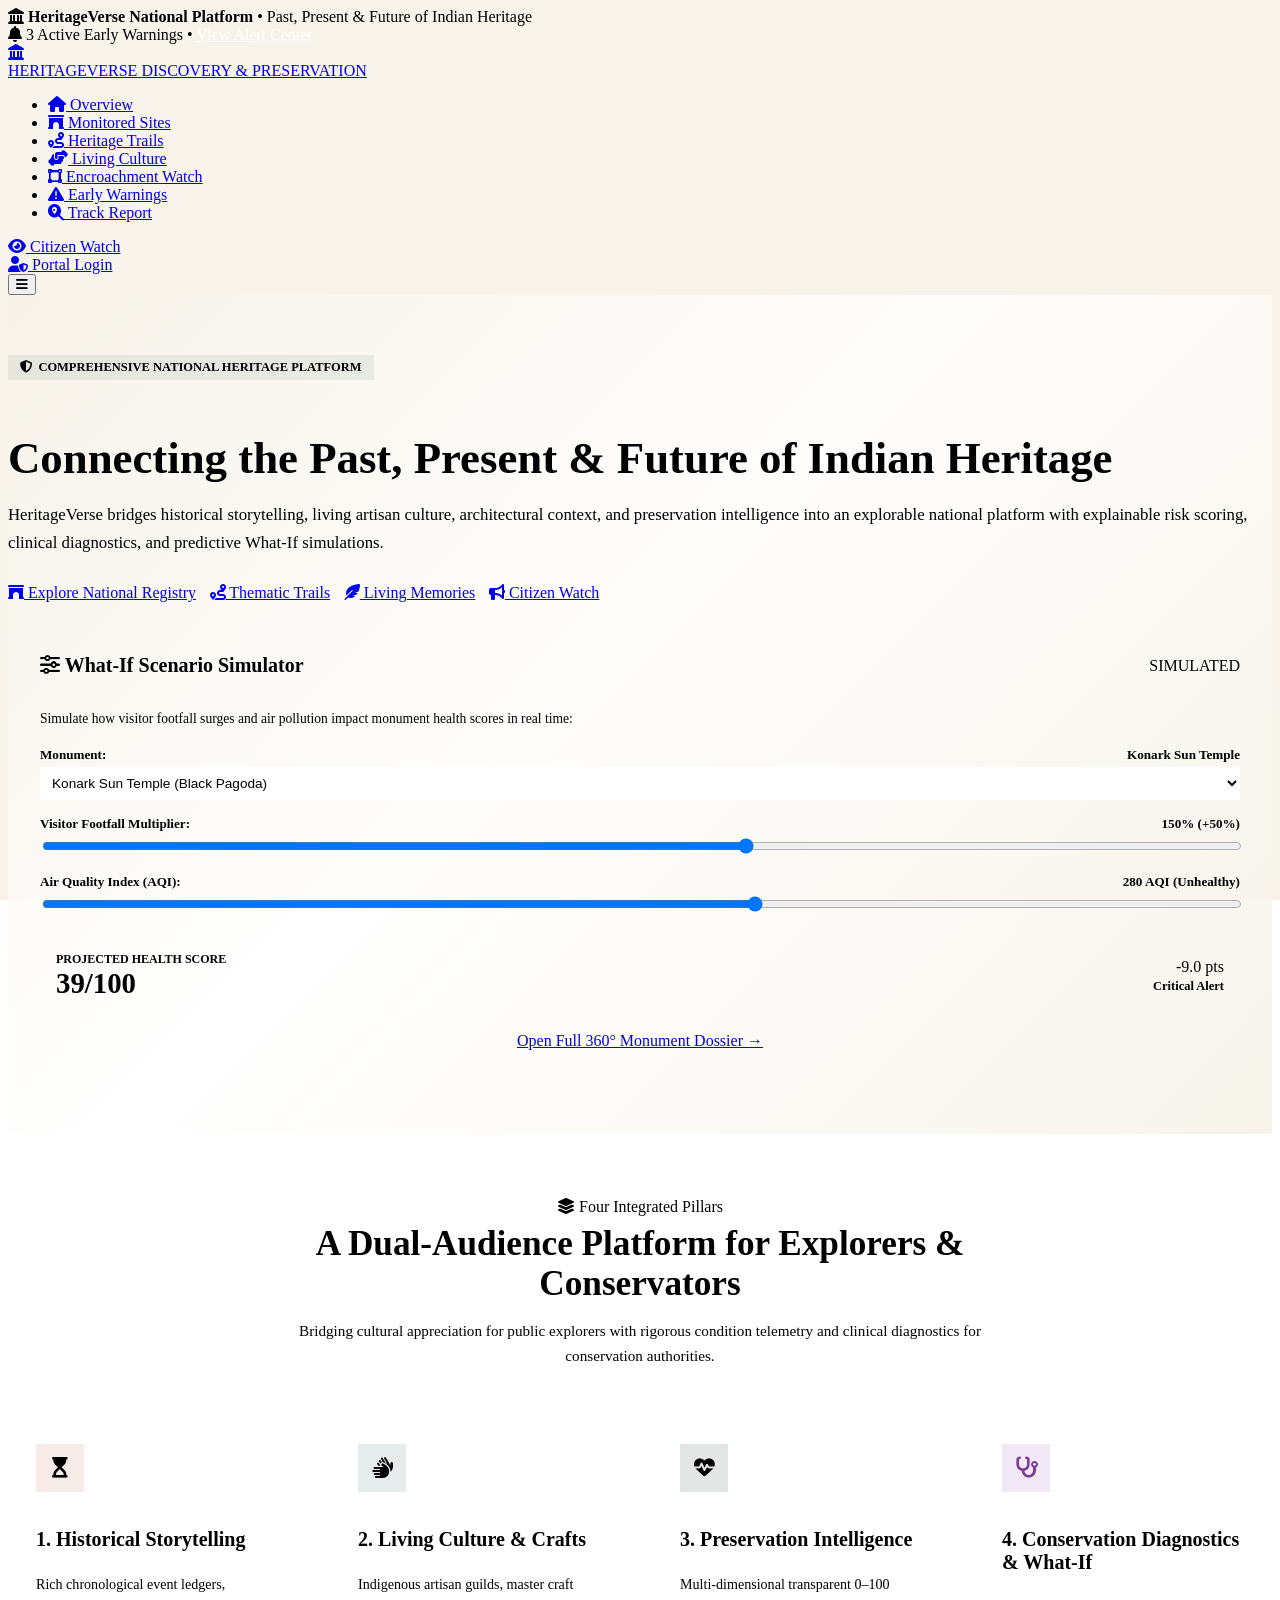
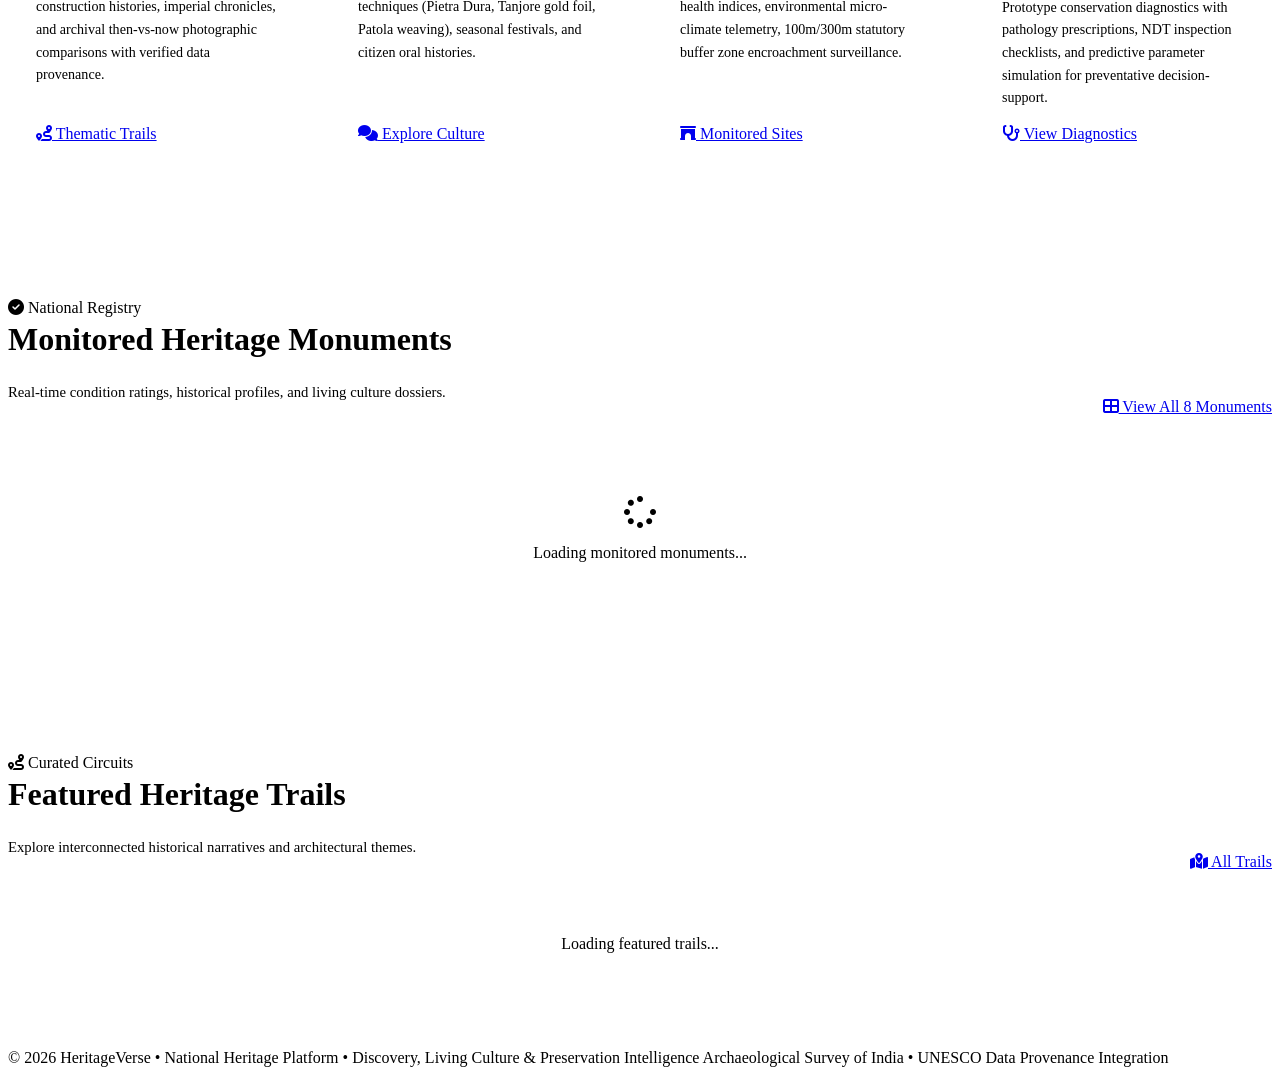
==== commit 2cd5cb3d: "feat(encroachment): replace satellite UI with authentic Encroachment Watch photo gallery and update " ====
--- a/frontend/index.html
+++ b/frontend/index.html
@@ -8,6 +8,25 @@
   <link rel="stylesheet" href="/css/style.css">
   <link rel="stylesheet" href="/css/responsive.css">
   <style>
+    /* Exclusively applied to Homepage Hero Section & Body */
+    body.homepage {
+      background-image: linear-gradient(rgba(247, 243, 234, 0.95), rgba(247, 243, 234, 0.95)), url('/assets/images/home-hero.jpeg');
+      background-size: cover;
+      background-position: center;
+      background-repeat: no-repeat;
+      background-attachment: fixed;
+    }
+    .home-hero-section {
+      position: relative;
+      background-image: 
+        linear-gradient(135deg, rgba(247, 243, 234, 0.88) 0%, rgba(255, 255, 255, 0.82) 45%, rgba(247, 243, 234, 0.90) 100%),
+        url('/assets/images/home-hero.jpeg');
+      background-size: cover;
+      background-position: center;
+      background-repeat: no-repeat;
+      border-bottom: 1px solid var(--border-subtle);
+      padding: 3.75rem 0 3.25rem;
+    }
     .pillar-card {
       background: #FFFFFF;
       border-radius: var(--radius-lg);
@@ -37,7 +56,7 @@
     }
   </style>
 </head>
-<body>
+<body class="homepage">
 
   <!-- Top Civic Alert & Status Strip -->
   <div class="top-civic-strip">
@@ -86,8 +105,8 @@
     </div>
   </header>
 
-  <!-- 4-Pillar Portal Hero Section -->
-  <section style="background:#FFFFFF; border-bottom:1px solid var(--border-subtle); padding:3.5rem 0 3rem;">
+  <!-- 4-Pillar Portal Hero Section with Palace Gateway Illustration -->
+  <section class="home-hero-section">
     <div class="container">
       <div class="index-hero-grid">
         <div>
